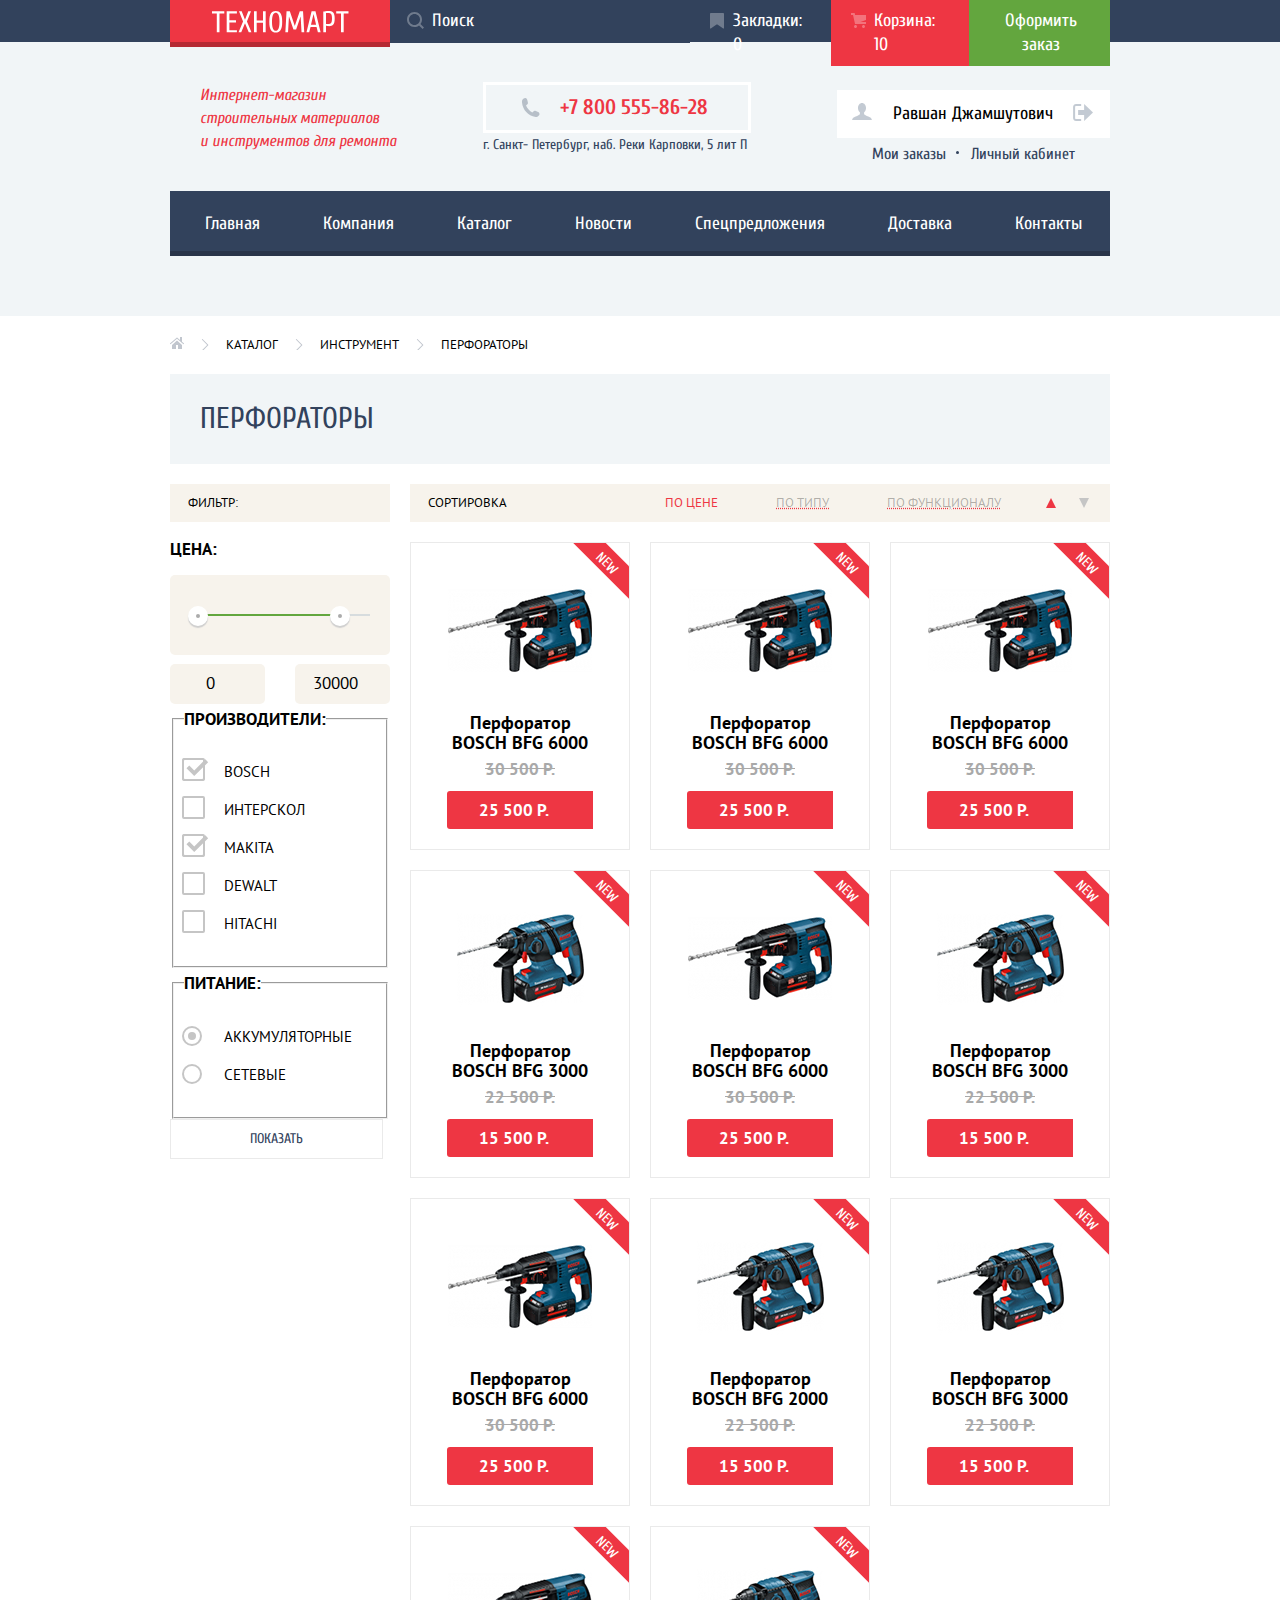
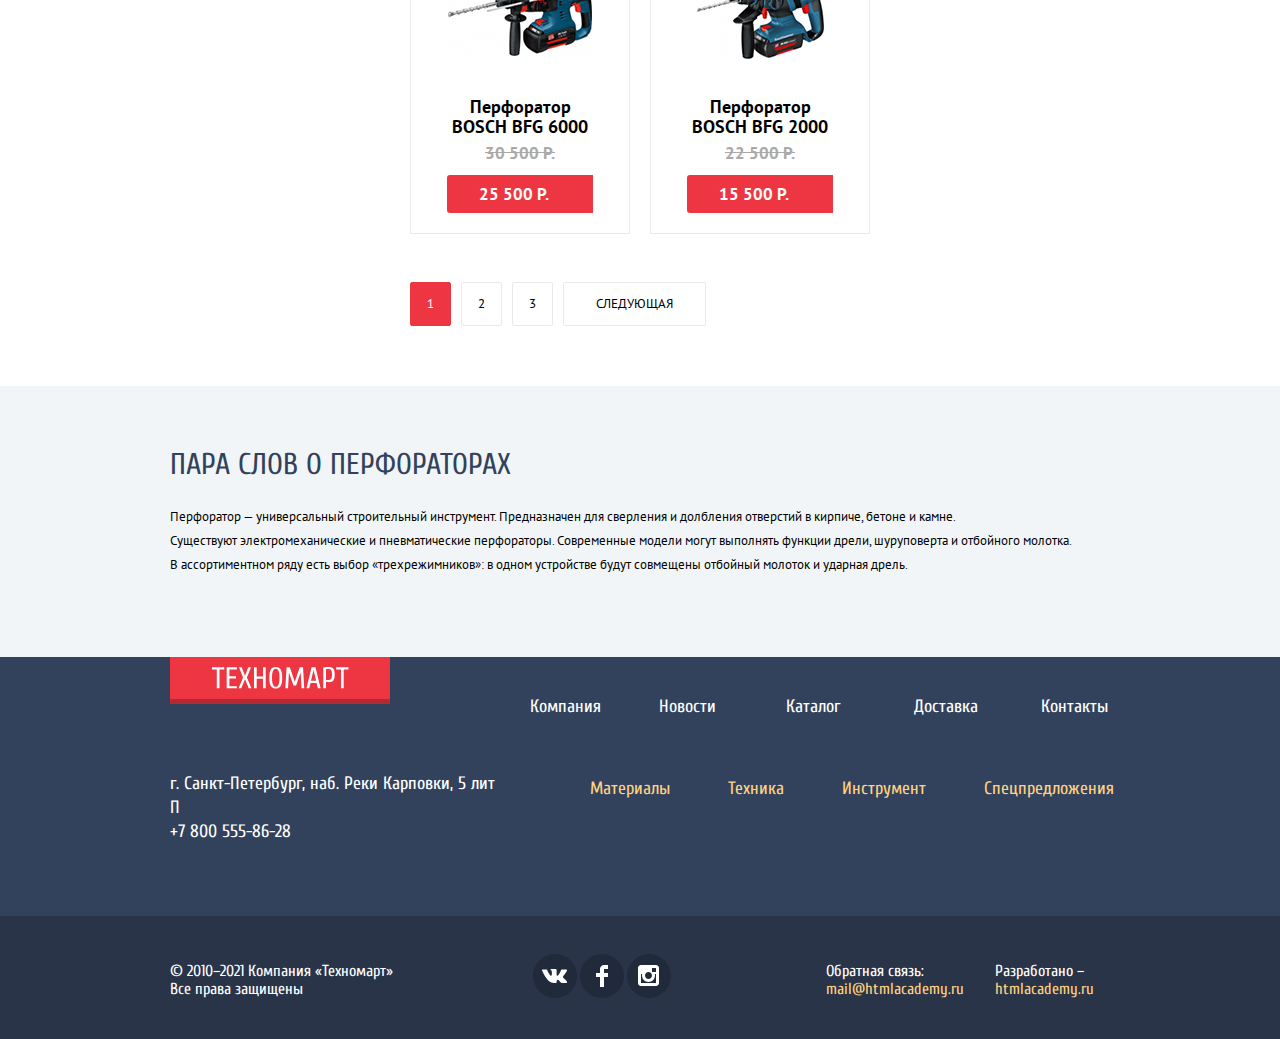
==== catalog.html @ c7dbfed8 "Стилизовал фильтр" ====
<!DOCTYPE html>
<html lang="ru">
  <head>
    <meta charset="utf-8">
    <title>Каталог - интернет-магазина Техномарт</title>
    <link rel="stylesheet" href="https://fonts.googleapis.com/css2?family=Cuprum:ital,wght@0,400;0,700;1,400&family=PT+Sans&display=swap">
    <link href="css/normalize.css" rel="stylesheet">
    <link href="css/style.css" rel="stylesheet">
    <link rel="icon" href="favicon.ico" type="image/x-icon"/>
  </head>
  <body class="page-body">
    <header class="main-header">
      <section class="bar-1level">
        <section class="header-1level">
          <a class="header-logo" href="index.html" alt="Логотип Техномарта"></a>
          <ul class="header-1level-list">
            <li class="menu-item"><input class="menu-item-search" type="text" placeholder="Поиск"></input></li>
            <li class="menu-item menu-item-bookmark"><a href="#">Закладки: 0</a></li>
            <li class="menu-item menu-item-cart menu-item-cart-counter"><a href="#">Корзина: 10</a></li>
            <li class="menu-item menu-item-order"><a href="#">Оформить заказ</a></li>
          </ul>
        </section>
      </section>
      <section class="bar-2level">
        <section class="header-2level">
          <p class="header-2level-info">Интернет-магазин строительных материалов и&nbsp;инструментов для ремонта</p>
          <div class="main-header-about">
            <a class="contacts-phone" href="tel:+78005558628">+7 800 555-86-28</a>
            <p class="contacts-phone-adress">г. Санкт- Петербург, наб. Реки Карповки, 5 лит П</p>
          </div>
          <div>
            <div class="head-username">
              <a class="menu-item main-login-username" href="#">Равшан Джамшутович</a>
              <a class="menu-item username-exit" href="#"></a>
            </div>
            <div class="menu-useroption">
              <a class="menu-item menu-item-useroption menu-item-useroption-order" href="#">Мои заказы</a>
              <a class="menu-item menu-item-useroption menu-item-useroption-privat" href="#">Личный кабинет</a>
            </div>
          </div>
        </section>
      </section>
      <section class="bar-3level">
        <nav class="site-nav">
          <ul class="site-nav-list">
            <li class="menu-item"><a href="index.html">Главная</a></li>
            <li class="menu-item"><a href="#">Компания</a></li>
            <li class="menu-item"><a href="catalog.html">Каталог</a></li>
            <li class="menu-item"><a href="#">Новости</a></li>
            <li class="menu-item"><a href="#">Спецпредложения</a></li>
            <li class="menu-item"><a href="#">Доставка</a></li>
            <li class="menu-item"><a href="#">Контакты</a></li>
          </ul>
        </nav>
      </section>
    </header>
    <main>
      <div class="breadcrumbs-container">
        <ul class="breadcrumbs">
          <li><a class="breadcrumbs-item-home" href="index.html"></a></li>
          <li><a class="breadcrumbs-item" href="catalog.html">Каталог</a></li>
          <li><a class="breadcrumbs-item" href="#">Инструмент</a></li>
          <li><a class="breadcrumbs-item">Перфораторы</a></li>
        </ul>
      </div>
      <div class="h1-catalog-container">
        <h1 class="h1-catalog">Перфораторы</h1>
      </div>
      <div class="filter-sort-container">
        <div class="filter-sort">
          <p class="title-filter">Фильтр:</p>
          <section class="sort">
            <div class="sort-wrapper">
              <p class="title-sort">Сортировка</p>
              <div class="button-sort-list">
                <a class="button-sort button-sort-current">По цене</a>
                <a class="button-sort" href="#">По типу</a>
                <a class="button-sort" href="#">По функционалу</a>
              </div>
              <div class="button-arrow-list">
                <a class="button-arrow button-arrow-active" href="#"></a>
                <a class="button-arrow button-arrow-down" href="#"></a>
              </div>
            </div>
          </section>
        </div>
      </div>
      <section class="catalog-container">
        <aside class="filter">
          <form method="get" action="https://echo.htmlacademy.ru">
            <fieldset class="filter-item">
              <legend>Цена:</legend>
              <div class="range-filter">
                <div class="range-controls">
                  <div class="scale">
                    <div class="bar"></div>
                  </div>
                  <div class="toggle toggle-min" tabindex="0"></div>
                  <div class="toggle toggle-max" tabindex="0"></div>
                </div>
                <div class="price-controls">
                  <label class="min-price">
                    <input type="number" name="min-price" value="0">
                  </label>
                  <label class="max-price">
                    <input type="number" name="max-price" value="30000">
                  </label>
                </div>
              </div>
            </fieldset>
            <fieldset>
              <legend>Производители:</legend>
              <ul>
                <li class="filter-option filter-checkbox">
                  <input class="visually-hidden filter-input-checkbox filter-input" type="checkbox" name="bosch" id="filter-bosch" checked>
                  <label for="filter-bosch">Bosch</label>
                </li>
                <li class="filter-option filter-checkbox">
                  <input class="visually-hidden filter-input-checkbox filter-input" type="checkbox" name="interscol" id="filter-interscol">
                  <label for="filter-interscol">Интерскол</label>
                </li>
                <li class="filter-option filter-checkbox">
                  <input class="visually-hidden filter-input-checkbox filter-input" type="checkbox" name="makita" id="filter-makita" checked>
                  <label for="filter-makita">Makita</label>
                </li>
                <li class="filter-option filter-checkbox">
                  <input class="visually-hidden filter-input-checkbox filter-input" type="checkbox" name="dewalt" id="filter-dewalt">
                  <label for="filter-dewalt">Dewalt</label>
                </li>
                <li class="filter-option filter-checkbox">
                  <input class="visually-hidden filter-input-checkbox filter-input" type="checkbox" name="hitachi" id="filter-hitachi">
                  <label for="filter-hitachi">Hitachi</label>
                </li>
              </ul>
            </fieldset>
            <fieldset>
              <legend>Питание:</legend>
              <ul>
                <li class="filter-option filter-radio">
                  <input class="visually-hidden filter-input-radio filter-input" type="radio" name="product-group" value="recharge" id="filter-recharge" checked>
                  <label for="filter-recharge">Аккумуляторные</label>
                </li>
                <li class="filter-option filter-radio">
                  <input class="visually-hidden filter-input-radio filter-input" type="radio" name="product-group" value="mains" id="filter-mains">
                  <label for="filter-mains">Сетевые</label>
                </li>
              </ul>
            </fieldset>
            <button class="button button-filter" type="submit">Показать</button>
          </form>
        </aside>
        <section class="catalog">
            <div class="catalog-grid">
              <article class="catalog-item">
                <div class="badge badge-catalog">New</div>
                  <div class="catalog-buttons-wrapper">
                  <div class="catalog-buttons-hover">
                    <a class="catalog-button catalog-button-buy" href="#">Купить</a>
                    <a class="catalog-button catalog-button-favorite" href="#">В закладки</a>
                  </div>
                </div>
                <div class="catalog-picture">
                  <img src="img/bfg6000.jpg" alt="Перфоратор с средним сверлом">
                </div>
                <div class="catalog-content">
                  <a class="catalog-item-title" href="#">Перфоратор BOSCH BFG 6000</a>
                  <del>30 500 Р.</del>
                  <p>25 500 Р.</p>
                </div>
              </article>
              <article class="catalog-item">
                <div class="badge badge-catalog">New</div>
                <div class="catalog-buttons-wrapper">
                  <div class="catalog-buttons-hover">
                    <a class="catalog-button catalog-button-buy" href="#">Купить</a>
                    <a class="catalog-button catalog-button-favorite" href="#">В закладки</a>
                  </div>
                </div>
                <div class="catalog-picture">
                  <img src="img/bfg6000.jpg" alt="Перфоратор с средним сверлом">
                </div>
                <div class="catalog-content">
                  <a class="catalog-item-title" href="#">Перфоратор BOSCH BFG 6000</a>
                  <del>30 500 Р.</del>
                  <p>25 500 Р.</p>
                </div>
              </article>
              <article class="catalog-item">
                <div class="badge badge-catalog">New</div>
                <div class="catalog-buttons-wrapper">
                  <div class="catalog-buttons-hover">
                    <a class="catalog-button catalog-button-buy" href="#">Купить</a>
                    <a class="catalog-button catalog-button-favorite" href="#">В закладки</a>
                  </div>
                </div>
                <div class="catalog-picture">
                  <img src="img/bfg6000.jpg" alt="Перфоратор с средним сверлом">
                </div>
                <div class="catalog-content">
                  <a class="catalog-item-title" href="#">Перфоратор BOSCH BFG 6000</a>
                  <del>30 500 Р.</del>
                  <p>25 500 Р.</p>
                </div>
              </article>
              <article class="catalog-item">
                <div class="badge badge-catalog">New</div>
                <div class="catalog-buttons-wrapper">
                  <div class="catalog-buttons-hover">
                    <a class="catalog-button catalog-button-buy" href="#">Купить</a>
                    <a class="catalog-button catalog-button-favorite" href="#">В закладки</a>
                  </div>
                </div>
                <div class="catalog-picture">
                  <img src="img/bfg3000.jpg" alt="Перфоратор с коротким сверлом">
                </div>
                <div class="catalog-content">
                  <a class="catalog-item-title" href="#">Перфоратор BOSCH BFG 3000</a>
                  <del>22 500 Р.</del>
                  <p>15 500 Р.</p>
                </div>
              </article>
              <article class="catalog-item">
                <div class="badge badge-catalog">New</div>
                <div class="catalog-buttons-wrapper">
                  <div class="catalog-buttons-hover">
                    <a class="catalog-button catalog-button-buy" href="#">Купить</a>
                    <a class="catalog-button catalog-button-favorite" href="#">В закладки</a>
                  </div>
                </div>
                <div class="catalog-picture">
                  <img src="img/bfg6000.jpg" alt="Перфоратор с средним сверлом">
                </div>
                <div class="catalog-content">
                  <a class="catalog-item-title" href="#">Перфоратор BOSCH BFG 6000</a>
                  <del>30 500 Р.</del>
                  <p>25 500 Р.</p>
                </div>
              </article>
              <article class="catalog-item">
                <div class="badge badge-catalog">New</div>
                <div class="catalog-buttons-wrapper">
                  <div class="catalog-buttons-hover">
                    <a class="catalog-button catalog-button-buy" href="#">Купить</a>
                    <a class="catalog-button catalog-button-favorite" href="#">В закладки</a>
                  </div>
                </div>
                <div class="catalog-picture">
                  <img src="img/bfg3000.jpg" alt="Перфоратор с коротким сверлом">
                </div>
                <div class="catalog-content">
                  <a class="catalog-item-title" href="#">Перфоратор BOSCH BFG 3000</a>
                  <del>22 500 Р.</del>
                  <p>15 500 Р.</p>
                </div>
              </article>
              <article class="catalog-item">
                <div class="badge badge-catalog">New</div>
                <div class="catalog-buttons-wrapper">
                  <div class="catalog-buttons-hover">
                    <a class="catalog-button catalog-button-buy" href="#">Купить</a>
                    <a class="catalog-button catalog-button-favorite" href="#">В закладки</a>
                  </div>
                </div>
                <div class="catalog-picture">
                  <img src="img/bfg6000.jpg" alt="Перфоратор с средним сверлом">
                </div>
                <div class="catalog-content">
                  <a class="catalog-item-title" href="#">Перфоратор BOSCH BFG 6000</a>
                  <del>30 500 Р.</del>
                  <p>25 500 Р.</p>
                </div>
              </article>
              <article class="catalog-item">
                <div class="badge badge-catalog">New</div>
                <div class="catalog-buttons-wrapper">
                  <div class="catalog-buttons-hover">
                    <a class="catalog-button catalog-button-buy" href="#">Купить</a>
                    <a class="catalog-button catalog-button-favorite" href="#">В закладки</a>
                  </div>
                </div>
                <div class="catalog-picture">
                  <img src="img/bfg2000.jpg" alt="Перфоратор с средним сверлом">
                </div>
                <div class="catalog-content">
                  <a class="catalog-item-title" href="#">Перфоратор BOSCH BFG 2000</a>
                  <del>22 500 Р.</del>
                  <p>15 500 Р.</p>
                </div>
              </article>
              <article class="catalog-item">
                <div class="badge badge-catalog">New</div>
                <div class="catalog-buttons-wrapper">
                  <div class="catalog-buttons-hover">
                    <a class="catalog-button catalog-button-buy" href="#">Купить</a>
                    <a class="catalog-button catalog-button-favorite" href="#">В закладки</a>
                  </div>
                </div>
                <div class="catalog-picture">
                  <img src="img/bfg3000.jpg" alt="Перфоратор с коротким сверлом">
                </div>
                <div class="catalog-content">
                  <a class="catalog-item-title" href="#">Перфоратор BOSCH BFG 3000</a>
                  <del>22 500 Р.</del>
                  <p>15 500 Р.</p>
                </div>
              </article>
              <article class="catalog-item">
                <div class="badge badge-catalog">New</div>
                <div class="catalog-buttons-wrapper">
                  <div class="catalog-buttons-hover">
                    <a class="catalog-button catalog-button-buy" href="#">Купить</a>
                    <a class="catalog-button catalog-button-favorite" href="#">В закладки</a>
                  </div>
                </div>
                <div class="catalog-picture">
                  <img src="img/bfg6000.jpg" alt="Перфоратор с средним сверлом">
                </div>
                <div class="catalog-content">
                  <a class="catalog-item-title" href="#">Перфоратор BOSCH BFG 6000</a>
                  <del>30 500 Р.</del>
                  <p>25 500 Р.</p>
                </div>
              </article>
              <article class="catalog-item">
                <div class="badge badge-catalog">New</div>
                <div class="catalog-buttons-wrapper">
                  <div class="catalog-buttons-hover">
                    <a class="catalog-button catalog-button-buy" href="#">Купить</a>
                    <a class="catalog-button catalog-button-favorite" href="#">В закладки</a>
                  </div>
                </div>
                <div class="catalog-picture">
                  <img src="img/bfg2000.jpg" alt="Перфоратор с средним сверлом">
                </div>
                <div class="catalog-content">
                  <a class="catalog-item-title" href="#">Перфоратор BOSCH BFG 2000</a>
                  <del>22 500 Р.</del>
                  <p>15 500 Р.</p>
                </div>
              </article>
          </div>
        </section>
        <div class="pagination-wrapper">
          <div class="pagination-list">
            <a href="#" class="pagination-item pagination-item-current">1</a>
            <a href="#" class="pagination-item">2</a>
            <a href="#" class="pagination-item">3</a>
            <a href="#" class="pagination-item pagination-item-next">Следующая</a>
          </ul>
      </div>
    </section>
    <section class="catalog-info-wrapper">
      <div class="catalog-info">
        <h2>Пара слов о перфораторах</h2>
        <p>Перфоратор — универсальный строительный инструмент. Предназначен для сверления и долбления отверстий в кирпиче, бетоне и камне.<br>
                Существуют электромеханические и пневматические перфораторы. Современные модели могут выполнять функции дрели, шуруповерта и отбойного молотка.<br>
                В ассортиментном ряду есть выбор «трехрежимников»: в одном устройстве будут совмещены отбойный молоток и ударная дрель.
        </p>
      </div>
    </section>
    </main>
    <footer class="footer">
      <div class="footer-wrapper1">
        <div class="footer-1level">
          <a class="header-logo" href="index.html" alt="Логотип Техномарта"></a>
          <ul class="footer-nav-1level">
            <li class="menu-item"><a href="#">Компания</a></li>
            <li class="menu-item"><a href="#">Новости</a></li>
            <li class="menu-item"><a>Каталог</a></li>
            <li class="menu-item"><a href="#">Доставка</a></li>
            <li class="menu-item"><a href="#">Контакты</a></li>
          </ul>
        </div>
        <div class="footer-2level">
          <p class="menu-item">г. Санкт-Петербург, наб. Реки Карповки, 5 лит П<br><a href="tel:+78005558628">+7 800 555-86-28</a></p>
          <ul class="footer-nav-2level">
            <li class="menu-item"><a href="#">Материалы</a></li>
            <li class="menu-item"><a href="#">Техника</a></li>
            <li class="menu-item"><a href="#">Инструмент</a></li>
            <li class="menu-item"><a href="#">Спецпредложения</a></li>
          </ul>
        </div>
      </div>
      <div class="footer-wrapper2">
        <div class="footer-3level">
          <p class="menu-item menu-item-copyright">© 2010–2021 Компания «Техномарт» <br>Все права защищены</p>
          <div class="social-list">
            <a class="social-button social-button-vk" href="#"></a>
            <a class="social-button social-button-fb" href="#"></a>
            <a class="social-button social-button-insta" href="#"></a>
          </div>
          <div class="footer-feedback">
            <p>Обратная связь:<br><a href="mailto:mail@htmlacademy.ru">mail@htmlacademy.ru</a></p>
            <p>Разработано –<br><a href="https://htmlacademy.ru/intensive/htmlcss">htmlacademy.ru</a></p>
          </div>
        </div>
      </div>
    </footer>
    <!-- Попап успешное добавление в корзину -->
    <section class="modal modal-success">
      <p>Товар добавлен в корзину</p>
      <button class="button primary-button" type="submit">Оформить заказ</button>
      <button class="button secondary-button" type="submit">Продолжить покупки</button>
      <button class="modal-close" type="button">Закрыть</button>
    </section>
  </body>
</html>
---- css/style.css ----
:root {
  --basic-black: #000000;
  --basic-extra-dark: #293449;
  --basic-dark: #32425c;
  --basic-navfocus-dark: #1D2739;
  --social-button: #212A3A;
  --menuitem-focus-dark: #161D29;
  --basic-red: #EE3643;
  --basic-darkred: #8A1F27;
  --basic-logoborder-red: #B52933;
  --basic-logofocus-red: #BA2732;
  --basic-logoborderfocus-red: #8D1E26;
  --button-focus-red: #CA2C37;
  --button-sort: rgba(0, 0, 0, 0.3);
  --basic-green: #63A63E;
  --basic-green-success: #5FBB2D;
  --basic-green-focus: #518534;
  --basic-darkgreen: #367315;
  --basic-grey: #A9A9A9;
  --basic-greylight: #C5C5C5;
  --basic-yellow: #FFD180;
  --basic-ochre: #F9F5F0;
  --basic-darkochre: #F7F3EC;
  --basic-background: #F1F5F7;
  --basic-extralight: #EAEAEA;
  --basic-white: #ffffff;
  --categories-yellow: #FFBF47;
  --categories-blue: #3BBCE3;
  --categories-pink: #DC91D8;
  --categories-green: #8ED78F;
  --category-button-white: rgba(255, 255, 255, 0.3);
  --category-border-white: #405069;
  --category-button-grey: rgba(197, 197, 197, 0.3);
  --category-button-dark-grey: rgba(169, 169, 169, 0.3);
  --catalog-border-white: #EAEAEA;
  --pagination-item: #C5C5C5;
  --basic-box-shadow: 0 0 10px rgba(0, 0, 0, 0.1);
}

/* Global */

.page-body {
  min-width: 960px;
  margin: 0;
  padding: 0;
  font-family: "PT Sans", Arial, sans-serif;
  font-size: 13px;
  line-height: 1.84em;
  font-weight: 400;
  color: var(--basic-black);
  background-color: var(--basic-white);

  min-height: 100%;
  display: grid;
  grid-template-rows: min-content 1fr min-content;
  align-content: start;
}

h1, h2, h3 {
  font-family: "cuprum", Arial, sans-serif;
}

h1 {
  font-size: 36px;
  line-height: 36px;
  color: var(--basic-white);
}

.h1-catalog {
  color: var(--basic-dark);
  font-size: 30px;
  line-height: 30px;
  text-transform: uppercase;
  font-weight: 400;
  background-color: var(--basic-background);
  display: inline-block;
  margin: 30px;

}

.h1-catalog-container {
  width: 940px;
  background-color: var(--basic-background);
  margin: 0 auto;
  padding: 0;
}

h2 {
  font-size: 30px;
  line-height: 30px;
  color: var(--basic-dark);
  text-transform: uppercase;
  font-weight: 400;
}

h3 {
  font-size: 24px;
  line-height: 30px;
  color: var(--basic-white);
}

img {
  max-width: 100%;
  height: auto;
}

.visually-hidden {
  position: absolute;
  width: 1px;
  height: 1px;
  margin: -1px;
  border: 0;
  padding: 0;
  white-space: nowrap;
  clip-path: inset(100%);
  clip: rect(0 0 0 0);
  overflow: hidden;
}

/* Grid */

.page {
  height: 100%;
}


/* Header*/

.site-nav-list,
.header-1level-list,
.header-2level-list,
.main-login,
.main-categories-list,
.main-brands-list,
.footer-nav-1level,
.footer-nav-2level,
.social-list,
.breadcrumbs,
.main-services-list,
.pagination-list {
  list-style: none;
}

.main-header,
.catalog-header,
.services-wrapper {
  background-color: var(--basic-background);
}

.catalog-header,
.breadcrumbs-container,
.h1-catalog-container,
.filter-sort {
  margin-bottom: 20px;
}

.main-login {
  margin-top: 0;
  display: flex;
  column-gap: 10px;
}

.menu-item {
  font-family: "cuprum", Arial, sans-serif;
  font-size: 18px;
  line-height: 24px;
  color: var(--basic-white);
  background-repeat: no-repeat;
  padding: 0;
}

.menu-item a {
  text-decoration: none;
  color: var(--basic-white);
}

.main-login-signin,
.main-login-signup,
.menu-item-username {
  font-family: "cuprum", Arial, sans-serif;
  font-size: 21px;
  line-height: 21px;
  background-repeat: no-repeat;
}

.main-login-signin::before {
  background-image: url("../img/icon-login.svg");
  background-position: 0 0;
  content: "";
  position: absolute;
  top: 14px;
  left: 19px;
  width: 20px;
  height: 17px;
  opacity: 0.3;
}

.main-login-signin {
  padding: 12px 27px 12px 45px;
  position: relative;
  display: block;
}

.main-login-signin:hover {
  color: var(--basic-red);
}

.main-login-signin:focus {
  color: var(--basic-greylight);
}

.main-login-signin:hover::before {
  opacity: 1;
}

.main-login-signin:focus::before {
  opacity: 0.3;
}

.main-login-username {
  position: relative;
  padding: 12px 20px 12px 56px;
  display: block;
  color: var(--basic-black);
  text-decoration: none;
}

.main-login-username::before {
  background-image: url("../img/icon-user.svg");
  background-repeat: no-repeat;
  background-position: 0 0;
  content: "";
  position: absolute;
  top: 13px;
  left: 15px;
  width: 20px;
  height: 17px;
  opacity: 0.3;
}

.main-login-username:hover::before {
  opacity: 1;
}

.main-login-username:focus::before {
  background-color: var(--basic-white);
  opacity: 0.3;
}

.main-login-username:focus {
  opacity: 0.3;
}

.head-username {
  display: flex;
  background-color: var(--basic-white);
  margin-bottom: 7px;
}

.menu-item-signin:hover {
  color: var(--basic-red);
  background-image: url("../img/icon-login.svg");
}

.main-login-signup {
  padding: 12px 24px 12px;
  display: block;
}

.main-login-signup:hover {
  color: var(--basic-red)
}

.main-login-signup:focus {
  color: var(--basic-greylight)
}

.menu-item-username {
  color: var(--basic-black);
  background-color: var(--basic-white);
}

.username-exit {
  position: relative;
  background-color: var(--basic-white);
  width: 37px;
  padding-right: 0
}

.username-exit::before {
  background-image: url("../img/icon-logout.svg");
  background-repeat: no-repeat;
  background-position: 0 0;
  content: "";
  position: absolute;
  top: 14px;
  left: 0;
  width: 20px;
  height: 17px;
  opacity: 0.3;
}

.username-exit:hover::before {
  opacity: 1;
}

.username-exit:focus::before {
  opacity: 0.3;
}

.header-logo {
  background-image: url("../img/logo-technomart.svg");
  background-repeat: no-repeat;
  background-position: center;
  border-bottom: 5px solid var(--basic-logoborder-red);
  background-color: var(--basic-red);
  max-width: 220px;
  display: inline-block;
  margin: 0;
  padding: 0;
  margin-bottom: -5px;
  height: 42px;
}

.footer-logo {
  padding-top: 8px;
  padding-bottom: 13px;
}

.header-logo:focus {
  background-color: var(--basic-logofocus-red);
  border-bottom: 5px solid var(--basic-logoborderfocus-red);
}

.header-1level,
.site-nav  {
  background-color: var(--basic-dark);
  height: 42px;
}
.header-1level-list {
  display: flex;
  justify-content: flex-start;
  height: 42px;
  margin-top: 0;
  padding: 0;
}

.header-1level-list a:focus {
  opacity: 0.5;
}

.menu-item-search {
  background-color: var(--basic-dark);
  background-image: url("../img/icon-search.svg");
  background-position-y: 12px;
  background-position-x: 17px;
  background-repeat: no-repeat;
  padding: 11px 84px 11px 42px;
  border: 0;
}

.menu-item-search:hover {
  background-image: url("../img/icon-search-white.svg");
}

.menu-item-search:focus {
  background-image: url("../img/icon-search-red.svg");
  background-color: var(--basic-white);
  color: var(--basic-dark);
}

.menu-item-search::placeholder {
  color:var(--basic-white);
}

.menu-item-bookmark a::before {
  background-image: url("../img/icon-bookmark.svg");
  background-repeat: no-repeat;
  content: "";
  position: absolute;
  width: 14px;
  height: 16px;
  top: 13px;
  left: 20px;
  background-position: 0 0;
  opacity: 0.3;
}

.menu-item-bookmark a {
  position: relative;
  padding: 9px 24px 9px 43px;
  display: block;
}

.menu-item-bookmark a:hover::before {
  opacity: 1;
}

.menu-item-bookmark a:focus {
  background-color: var(--menuitem-focus-dark);
  opacity: 0.3;
}

.menu-item-cart a::before {
  background-image: url("../img/icon-cart.svg");
  background-repeat: no-repeat;
  content: "";
  position: absolute;
  width: 15px;
  height: 15px;
  top: 13px;
  left: 20px;
  background-position: 0 0;
  opacity: 0.3;
}

.menu-item-cart a {
  position: relative;
  padding: 9px 24px 9px 43px;
  display: block;
}

.menu-item-cart a:hover::before {
  opacity: 1;
}

.menu-item-cart a:focus {
  background-color: var(--menuitem-focus-dark);
  opacity: 0.3;
}

.menu-item-cart:focus {
  background-color: var(--menuitem-focus-dark);
  opacity: 1;
}

.menu-item-cart-counter a {
  background-color: var(--basic-red);
}

.menu-item-cart-counter {
  background-color: var(--basic-red);
}

.menu-item-order a {
  background-color: var(--basic-green);
  display: block;
  text-align: center;
  padding: 9px 16px 9px 19px;
}

.menu-item-order a:focus {
  opacity: 0.5;
}

.site-nav {
  width: 940px;
  border-bottom: 5px solid var(--basic-extra-dark);
  height: 60px;
  margin: 0 auto;
  padding: 0;
}

.site-nav-list {
  display: flex;
  flex-wrap: wrap;
  justify-content: space-around;
  align-items: center;
  margin-bottom: 0;
  padding-left: 0;
  padding-top: 9px;
}

.site-nav a {
  color: var(--basic-white);
  text-decoration: none;
  display: inline-block;
  padding: 20px 28px 15px 34px;
  margin-top: -8px;
}

.site-nav a:hover {
  background-color: var(--basic-extra-dark);
}

.site-nav a:focus {
  background-color: var(--basic-navfocus-dark);
  opacity: 0.3;
}

.main-header-about {
  text-align: left;
}

.main-header-about a {
  border: 3px solid var(--basic-white);
}

.bar-1level {
  background-color: var(--basic-dark);
  margin-bottom: 40px;
}

.bar-2level {
  background-color: var(--basic-background);
  margin-bottom: 20px;
}

.bar-3level {
  margin-bottom: 60px;
}

.header-1level {
  display: grid;
  grid-template-columns: 220px auto;
  width: 940px;
  margin: 0 auto;
  padding: 0;
}

.header-2level {
  display: flex;
  justify-content: space-between;
  align-items: center;
  width: 940px;
  margin: 0 auto;
  padding: 0 10px;
}

.header-3level {
  width: 940px;
  margin: 0 auto;
  padding: 0 10px;
}

.header-2level-info {
  font-family: "cuprum", Arial, sans-serif;
  font-size: 16px;
  line-height: 23px;
  font-style: italic;
  color: var(--basic-red);
  width: 197px;
  margin-top: 0;
  padding-left: 30px;
}

.main-login a {
  text-decoration: none;
  color: var(--basic-black);
  background-color: var(--basic-white);
}

.menu-useroption {
  display: flex;
  justify-content: center;
  align-items: center;
}


.menu-item-useroption {
  color: var(--basic-dark);
  text-decoration: none;
  font-size: 16px;
  line-height: 18px;
  text-align: center;
  margin-top: 0;
}

.menu-item-useroption {
  display: flex;
}

.menu-item-useroption-order {
  text-align: right;
  padding-right: 25px;
}

.menu-item-useroption-privat {
  text-align: left;
  position: relative;
}

.menu-item-useroption-privat::before {
  position: absolute;
  content: "";
  width: 3px;
  height: 3px;
  top: 6px;
  background-color: var(--basic-dark);
  margin-left: -15px;
  border-radius: 50px;
}

.menu-item-useroption:hover {
  color: var(--basic-red);
}

.menu-item-useroption:focus {
  color: var(--basic-greylight);
}

/* container */

.container {
  width: 940px;
  margin: 0 auto;
  padding: 0 10px;
}

/* Categories */

.main-categories {
  margin-top: 59px;
}

.main-categories-list {
  display: grid;
  grid-template-columns: 300px 300px 300px;
  gap: 20px;
  margin: 0;
  padding: 0;
  margin-bottom: 60px;
}

.main-categories h2 {
  font-size: 24px;
  line-height: 30px;
  color: var(--basic-white);
  padding-left: 23px;
  text-transform: none;
}

.main-categories-item {
  width: 300px;
  height: 123px;
  background-repeat: no-repeat;
  position: relative;
  overflow: hidden;
}

.badge {
  background-color: var(--basic-red);
  color: var(--basic-white);
  width: 100px;
  text-align: center;
  font-family: "cuprum", Arial, sans-serif;
  font-size: 14px;
  line-height: 18px;
  text-transform: uppercase;
  padding-top: 5px;
  transform: rotate(45deg);
  position: absolute;
  overflow: hidden;
}

.badge-category {
  top: 7px;
  right: -29px;
}

.badge-catalog {
  top: 7px;
  right: -29px;
}

.main-categories-item-materials {
  background-color: var(--categories-yellow);
  background-image: url("../img/icon-materials.svg");
  background-position: 213px 30px;
  grid-column-start: 1;
  grid-row-start: 1;

}

.main-categories-item-tools {
  background-color: var(--categories-blue);
  background-image: url("../img/icon-tools.svg");
  background-position: 194px 34px;
  grid-column-start: 2;
  grid-row-start: 1;
}

.main-categories-item-technics {
  background-color: var(--categories-pink);
  background-image: url("../img/icon-technics.svg");
  background-position: 191px 31px;
  grid-column-start: 3;
  grid-row-start: 1;

}

.main-categories-item-discount {
  background-color: var(--categories-green);
  background-image: url("../img/icon-discount.svg");
  background-position: 196px 26px;
  grid-column-start: 3;
  grid-row-start: 2;
}

.main-categories-item-delivery {
  background-color: var(--categories-yellow);
  background-image: url("../img/icon-delivery.svg");
  background-position: 191px 32px;
  grid-column: 3/4;
  grid-row: 3/4;
}
.main-slider {
  grid-column: 1/3;
  grid-row: 2/4;
  position: relative;
}

.main-slider h1 {
  font-size: 36px;
  line-height: 36px;
  color: var(--basic-white);
  font-family: "cuprum", Arial, sans-serif;
  margin-top: 0;
}

.main-slider p {
  font-size: 18px;
  line-height: 24px;
  color: var(--basic-white);
  font-family: "cuprum", Arial, sans-serif;
}

.slide1 {
  background-image: url("../img/slider-drely.jpg");
  min-height: 100%;
}

.slide1 h1 {
  padding: 24px 24px 5px 24px;
  text-transform: uppercase;
  margin: 0;
}

.slide1 p {
  padding-left: 24px;
  margin-top: 0;
}

.slide2 {
  background-image: url("../img/slider-perforatory.jpg");
  display: none;
  min-height: 100%;
  }

.slider-button {
  position: absolute;
  bottom: 27px;
  left: 24px;
  padding-left: 46px;
  padding-right: 46px;

}

.slider-arrow-back {
  background-image: url("../img/icon-left.svg");
  background-repeat: no-repeat;
  position: absolute;
  top: 115px;
  left: 24px;
  width: 22px;
  height: 40px;
}

.slider-arrow-next {
  background-image: url("../img/icon-left.svg");
  transform: rotate(180deg);
  background-repeat: no-repeat;
  position: absolute;
  top: 115px;
  right: 20px;
  width: 22px;
  height: 40px;
}

.main-slider-pag {
  display: flex;
  justify-content: center;
}

.slider-items-list {
  display: flex;
  position: absolute;
  bottom: 36px;
  left: center;
  column-gap: 10px;
}

.slider-item {
  background-color: var(--basic-white);
  border-radius: 50%;
  width: 10px;
  height: 10px;
}

.slider-item-current {
  background-color: var(--basic-red);
  border: 2px solid var(--basic-white);
  width: 6px;
  height: 6px;
}

  /* Catalog */

.main-catalog-popular,
.main-brands {
  margin-bottom: 70px;
}

.catalog {
  grid-column: 2/3;
  grid-row: 1/2;
  margin-bottom: 28px;
}

.catalog-wrapper {
  display: grid;
  grid-template-columns: repeat(4, 1fr);
  column-gap: 20px;
}

.h2-header {
  display: flex;
  justify-content: space-between;
  align-items: center;
  grid-template-columns: 1fr 1fr;
  background-color: var(--basic-ochre);
  margin-bottom: 20px;
  padding-left: 28px;
  padding-right: 14px;
}

.catalog-item {
  position: relative;
  overflow: hidden;
}

.catalog-item,
.catalog-item-hover {
  background-color: var(--basic-extra-light);
  border: 1px solid var(--catalog-border-white);
  display: flex;
  flex-direction: column;
  justify-content: center;
  text-align: center;
}

.catalog-item a,
.catalog-item-hover a {
  text-decoration: none;
}

.catalog-item-title {
  color: var(--basic-black);
  font-size: 18px;
  line-height: 20px;
  font-weight: 700;
  margin-bottom: 7px;
  padding-left: 30px;
  padding-right: 30px;
}

.catalog-content {
  display: flex;
  justify-content: center;
  flex-direction: column;
  margin-bottom: 20px;
}

.catalog-content del {
  color: var(--basic-grey);
  font-size: 17px;
  line-height: 18px;
  font-weight: bold;
  margin-bottom: 13px;
}

.catalog-content p {
  color: var(--basic-white);
  background-color: var(--basic-red);
  margin: 0 auto;
  padding: 10px 44px 10px 32px;
  font-size: 17px;
  line-height: 18px;
  font-weight: bold;
  display: inline-block;
  border-radius: 3px 0 0 3px;
}

.catalog-picture {
  display: flex;
  justify-content: center;
  align-items: center;
  width: 184px;
  height: 164px;
  margin: 0 auto;
  margin-top: 6px;
}

.catalog-button {
  font-family: "cuprum", Arial, sans-serif;
  margin: 0 auto;
  border-radius: 2px;
  font-size: 14px;
  line-height: 18px;
  text-transform: uppercase;
}

.catalog-button-buy {
  color: var(--basic-white);
  background-color: var(--basic-green);
  background-image: url("../img/icon-cart.svg");
  background-position: 30px center;
  background-repeat: no-repeat;
  padding: 10px 40px 10px 53px;
  border-bottom: 3px solid var(--basic-darkgreen);
  margin-bottom: 10px;
  margin-top: 40px;
}

.catalog-button-buy:hover {
  background-color: var(--basic-green-success);
}

.catalog-button-buy:focus {
  background-color: var(--basic-green-focus);
}

.catalog-button-favorite {
  border: 3px solid var(--basic-green);
  padding: 11px 30px 9px 30px;
  color: var(--basic-dark);
  margin-bottom: 35px;
}

.catalog-button-favorite:hover {
  border: 3px solid var(--basic-dark);
}

.catalog-button-favorite:focus {
  border: 3px solid var(--basic-grey);
  color: var(--basic-grey);
}

.catalog-list {
  list-style: none;
}

.catalog-item-hover p {
  margin-bottom: 20px;
}

.catalog-buttons-hover {
  display: flex;
  justify-content: center;
  align-items: center;
  flex-direction: column;
  background-color: var(--basic-white);
}
.catalog-buttons-wrapper {
  display: none;
}

.catalog-item:hover {
  box-shadow: var(--basic-box-shadow);
}

.catalog-item:hover .catalog-buttons-wrapper{
  display: block;
}

.catalog-item:hover .catalog-picture{
  display: none;
}

.catalog-price {
  font-size: 17px;
  line-height: 18px;
  text-align: center;
  color: var(--basic-white);
  background-color: var(--basic-red);
  padding: 10px 44px 10px 32px;
}

.catalog-container {
  width: 940px;
  margin: 0 auto;
  padding: 0 10px;
  display: grid;
  grid-template-columns: 220px auto;
  grid-template-rows: 1fr;
  gap: 20px;
  margin-bottom: 60px;
}

.catalog-grid {
  display: grid;
  grid-template-columns: 1fr 1fr 1fr;
  grid-template-rows: 1fr 1fr 1fr;
  gap: 20px;
}

/* Pagination */

.pagination-wrapper {
  grid-column: 2/3;
  grid-row: 2/3;
}

.pagination-item {
  color: var(--basic-black);
  border: 1px solid var(--catalog-border-white);
  margin-right: 10px;
  padding: 9px 16px 9px 16px;
  border-radius: 2px;
}

.pagination-item a {
  color: var(--basic-black);
  background-color: var(--basic-white);

}

.pagination-list{
  display: flex;
  width: 284px;
  text-align: center;
  padding-left: 0;
  text-transform: uppercase;
}

.pagination-list a {
  text-decoration: none;
}

.pagination-list a:hover {
  border: 1px solid var(--basic-greylight);
}

.pagination-list a:focus {
  border: 1px solid var(--basic-red);
}

.pagination-item-text {
  width: auto;
}

.pagination-item-current {
  background-color: var(--basic-red);
  color: var(--basic-white);
  border: 1px solid var(--basic-red);
}

.pagination-item-current a,
.pagination-item-current a:hover,
.pagination-item-current a:focus,
.pagination-item-current a:active {
  color: var(--basic-white);
  background-color: var(--basic-red);
}

.pagination-item-next {
  padding-left: 32px;
  padding-right: 32px;
}

/* Brands */

.main-brands-list {
  display: grid;
  grid-template-columns: 220px 220px 220px 220px;
  grid-template-rows: 145px 145px;
  gap: 20px;
  margin: 0;
  padding: 0;
}

.main-brands-item a {
  border: 1px solid var(--catalog-border-white);
  width:220px;
  height: 145px;
  justify-content: center;
  align-items: center;
  display: flex;
}

.main-brands-item:hover {
  box-shadow: var(--basic-box-shadow);
}

.main-brands-item:focus {
  opacity: 0.5;
}

  /* Services on main */

.main-services-flex {
  display: flex;
  margin: 0 auto;
  padding: 0;
  width: 940px;
  margin-bottom: 80px;
}

.main-services {
  background-color: var(--basic-background);
  display: flex;
  width: 940px;
  margin: 0 auto;
  padding: 0 10px;
  flex-direction: column;
}

.main-services-info {
  margin-top: 65px;
  margin-bottom: 10px;
}

.main-servives-shadow {
  border: 1px solid red;
  width: 240px;
  height: 279px;
  display: flex;
}

.main-services-list {
  margin-bottom: 55px;
  display: flex;
  flex-direction: column;
  margin: 0 auto;
  padding: 0;

}

.main-services-list-wrapper {
  display: flex;
  align-items: center;
}

.main-services-shadow {
  background-image: url("../img/main-services-shadow.png");
  background-repeat: no-repeat;
  width: 10px;
  height: 279px;
  margin-left: -10px;
}

.services-wrapper {
  margin-bottom: 70px;
}

.main-services-image {
  background-image: url("../img/service-delivery.png");
  background-repeat: no-repeat;
  width: 468px;
  height: 261px;
  position: absolute;
  top: 65px;
  left: 206px;
  z-index: 1;
}

.main-services-item {
  border-bottom: 1px solid var(--basic-extra-dark);
  border-top: 1px solid var(--category-border-white);
  min-width: 240px;
}

.main-services-item a {
  color: var(--basic-white);
  font-size: 21px;
  line-height: 30px;
  font-family: "cuprum", Arial, sans-serif;
  text-decoration: none;
  background-color: var(--basic-dark);
  padding: 13px;
  display: inline-block;
  text-decoration: none;
  min-width: 240px;
}

.main-services-item a:hover {
  background-color: var(--basic-extra-dark);
}

.main-services-item-current a {
  padding: 13px;
  display: inline-block;
  text-decoration: none;
  min-width: 240px;
}

.main-services-item-current a,
.main-services-item-current a:hover {
  color: var(--basic-dark);
  background-color: var(--basic-white);
  font-size: 21px;
  line-height: 30px;
  font-family: "cuprum", Arial, sans-serif;
  text-decoration: none;
  border: none;
}

.main-services-info-current {
  padding-left: 80px;
  width: 280px;
  position: relative;
  margin-top: 30px;
}

.main-services-info-current p {
  z-index: 2;
  position: relative;
}

.about-wrapper {
  display: grid;
  grid-template-columns: 460px 300px;
  column-gap: 180px;
  margin-bottom: 70px;
}

.main-about-list {
  font-size: 18px;
  line-height: 36px;
  font-family: "cuprum", Arial, sans-serif;
  color: var(--basic-black);
  list-style-type: none;
}

li.main-about-item::before  {
  content: "";
  display: inline-block;
  background-color: var(--basic-red);
  margin-right: 12px;
  width: 25px;
  height: 2px;
}


  /* Button */

.button {
  color: var(--basic-white);
  background-color: var(--basic-red);
  text-align: center;
  vertical-align: middle;
  text-transform: uppercase;
  border: none;
  text-decoration: none;
  padding-top: 10px;
  padding-bottom: 10px;
  font-family: "cuprum", Arial, sans-serif;
  font-size: 14px;
  line-height: 18px;
}

.button-popular {
  padding-left: 24px;
  padding-right: 24px;
}

.button-manufactures {
  padding-left: 38px;
  padding-right: 38px;
}

.button-contacts {
  padding-left: 61px;
  padding-right: 61px;
}

.button-about {
  padding-left: 40px;
  padding-right: 40px;
}

.button:hover,
.button:focus {
  background-color: var(--button-focus-red);
}

.button:active {
  background-color: var(--basic-logofocus-red)
}

.button.disabled,
.button:disabled {
  cursor: default;
  opacity: 0.5;
  background-color: var(--basic-black);
}

.button-category {
  background-color: var(--category-button-white);
  color: var(--basic-white);
  margin-left: 23px;
  padding-left: 24px;
  padding-right: 24px;
}

.button-signin {
  background-color: rgb(0, 0, 0, 0.01);
}

.button-category:hover {
  background-color: var(--category-button-grey);
}

.button-category:focus {
  background-color: var(--category-button-dark-grey);
}

 .button-filter {
  background-color: var(--basic-white);
  color: var(--basic-dark);
  border: 1px solid var(--basic-extralight);
  padding: 10px 79px 10px;
  text-transform: uppercase;
}

/* Contacts */

.contacts-phone {
  color: inherit;
  color: var(--basic-red);
  text-decoration: none;
  font-family: "cuprum", Arial, sans-serif;
  font-weight: bold;
  font-size: 21px;
  line-height: 30px;
  background-image: url("../img/icon-phone.svg");
  background-position: 35px center;
  background-repeat: no-repeat;
  display: inline-block;
  text-align: center;
  padding: 7px 40px 8px 74px;
}

.main-header-about p {
  color: var(--basic-dark);
  font-family: "cuprum", Arial, sans-serif;
  font-size: 14px;
  line-height: 24px;
  margin-top: 0;
  text-align: left;
}

/* Footer */

.footer {
  background-color: var(--basic-dark);
}

.footer-nav-1level a:hover,
.footer-nav-2level a:hover {
  text-decoration: underline;
}

.footer-nav-1level a:focus,
.footer-nav-2level a:focus {
  opacity: 0.5;
  text-decoration: none;
}

.footer-wrapper1 {
  width: 940px;
  margin: 0 auto;
  padding: 0 10px;
}
.footer-wrapper2 {
  background-color: var(--basic-extra-dark);
  padding-top: 30px;
  padding-bottom: 25px;
}

.footer-1level {
  display: grid;
  grid-template-columns: 220px auto;
  margin-bottom: 22px;
}

.footer-2level {
  display: grid;
  grid-template-columns: 335px auto;
  margin-bottom: 54px;
}

.footer-3level {
  display: flex;
  margin: 0 auto;
  padding: 0;
  width: 940px;
  justify-content: space-between;
  align-items: center;
}

.footer-nav-1level {
  display: grid;
  grid-template-columns: repeat(5, 1fr);
  column-gap: 58px;
  margin-left: 100px;
  padding-top: 25px;
}

.footer-nav-2level {
  display: grid;
  grid-template-columns: repeat(4, 1fr);
  column-gap: 58px;
  margin-left: 45px;
  padding-top: 10px;
}

.footer-2level {
  color: var(--basic-white);
}

.footer-nav-2level a,
.main-footer-2level a {
  color: var(--basic-yellow);
}

.social-list {
  text-align: center;
}

.social-button {
  color: var(--basic-white);
  background-color: var(--social-button);
  width: 44px;
  height: 44px;
  background-repeat: no-repeat;
  background-position: center;
  display: inline-block;
  border-radius: 25px;
}

.social-button:hover,
.social-button:focus {
  background-color: var(--basic-red);
}

.social-button-vk {
  background-image: url("../img/icon-vk.svg");
}

.social-button-fb {
  background-image: url("../img/icon-fb.svg");
}

.social-button-insta {
  background-image: url("../img/icon-insta.svg");
}

.menu-item-copyright {
  font-size: 16px;
  line-height: 18px;
}

.catalog-info-wrapper {
  background-color: var(--basic-background);
  padding-top: 64px;
  padding-bottom: 67px;
}

.catalog-info {
  width: 940px;
  margin: 0 auto;
  padding: 0 10px;
}

.catalog-info h2 {
  margin-top: 0;
}

.footer-feedback {
  font-family: "cuprum", Arial, sans-serif;
  font-size: 16px;
  line-height: 18px;
  text-align: left;
  display: flex;
  width: 300px;
  justify-content: space-around;
}

.footer-feedback a {
  text-decoration: none;
  color: var(--basic-yellow);
}

.footer-feedback p {
  color: var(--basic-white)
}

.footer-feedback a:hover {
  text-decoration: underline;
}

.footer-feedback a:focus {
  text-decoration: none;
  color: var(--basic-red);
}

/* Modal */

.modal {
  color: var(--basic-black);
  background-color: var(--basic-white);
  display: none;
}
.modal-feedback {
  font-size: 16px;
  line-height: 18px;
  font-family: "cuprum", Arial, sans-serif;
  position: fixed;
  box-shadow: var(--basic-box-shadow);
  left: 50%;
  top: 50%;
  transform: translate(-50%, -50%);
  padding: 46px 80px 40px 80px ;
  background-color: var(--basic-white);
  border-top: 7px solid var(--basic-red);
}

.feedback-form-section {
  display: flex;
  flex-direction: column;
  position: relative;
}

.feedback-user-info {
  display: flex;
  justify-content: space-between;
}

.feedback-user-info p {
  display: block;
  margin: 0;
  padding: 0;
}

.feedback-form-section label {
  display: block;
  margin-bottom: 11px;
  font-size: 18px;
  line-height: 24px;
}

.feedback-form {
  margin-top: 0;
  font-family: "PT Sans", Arial, sans-serif;
  font-size: 13px;
  line-height: 24px;
  padding: 7px 8px 7px 12px;
  min-width: 220px;
}

.user-comment {
  width: 460px;
  height: 114px;
  vertical-align: top;
}

.feedback-form input[type="name"],
.feedback-form input[type="email"] {
  font: inherit;
  color: var(--basic-black);
  text-transform: uppercase;
  background-color: var(--basic-light);
  border: 2px solid var(--pagination-item);
}

.login-form input:focus {
  border-color: var(--special);
}

.modal-close {
  background-image: url("../img/icon-close.svg");
  background-repeat: no-repeat;
  position: absolute;
  right: -120px;
  top: -40px;
}

/* Breadcrumbs */

.breadcrumbs-wrapper {
  margin: 0 auto;
  padding: 0;
}

.breadcrumbs-container {
  width: 940px;
  margin: 0 auto;
  padding: 0;
  color: var(--basic-black);
  font-size: 13px;
  line-height: 18px;
  text-transform: uppercase;
  font-weight: 400;
  margin-top: 20px;
  margin-bottom: 20px;
}

.breadcrumbs {
  display: flex;
  column-gap: 42px;
  padding-left: 0;
  justify-content: flex-start;
  flex-wrap: wrap;
}

.breadcrumbs-container a {
  text-decoration: none;
  color: var(--basic-black);
}

.breadcrumbs-item::before {
  position: absolute;
  background-image: url("../img/icon-right-small.svg");
  content: "";
  background-repeat: no-repeat;
  width: 8px;
  height: 12px;
  top: 2px;
  margin-left: -25px;
}

.breadcrumbs-item {
  position: relative;
}

.breadcrumbs-item-home {
  background-image: url("../img/icon-home.svg");
  background-repeat: no-repeat;
  display: inline-block;
  width: 14px;
  height: 12px;
}


/* Filter */


.filter-sort-container {
  width: 940px;
  margin: 0 auto;
  padding: 0;
}

.filter-sort {
  display: grid;
  grid-template-columns: 220px 700px;
  column-gap: 20px;
}

.sort-wrapper {
  display: flex;
  align-items: center;
  margin-bottom: 0;
  padding-left: 0;
}

.sort-wrapper a {
  padding: 10px 0 10px 18px;
}

.title-filter,
.title-sort {
  color: var(--basic-black);
  font-size: 13px;
  line-height: 18px;
  text-transform: uppercase;
  background-color: var(--basic-darkochre);
  margin-top: 0;
  margin-bottom: 0;
  padding: 10px 0 10px 18px;
}

.title-sort {
  margin-right: 140px;
}

.sort {
  background-color: var(--basic-darkochre);
}

.button-sort {
  color: var(--button-sort);
  background-color: var(--basic-darkochre);
  text-decoration: underline dotted var(--basic-red);
  font-size: 13px;
  line-height: 18px;
  text-transform: uppercase;
  padding-top: 10px;
}

.button-sort-list {
  display: flex;
  width: 354px;
  justify-content: space-between;
  margin-right: 45px;
}

.button-sort:hover {
  color: var(--basic-black);
  background-color: var(--basic-darkochre);
  text-decoration: underline var(--basic-red);
}

.button-sort-current,
.button-sort-current:hover {
  color: var(--basic-red);
  text-decoration: none;
}

.button-arrow {
  width: 0;
	height: 0;
}

.button-arrow {
	border-left: 5px solid transparent;
	border-right: 5px solid transparent;
	border-bottom: 10px solid var(--pagination-item);
}

.button-arrow-active {
	border-bottom: 10px solid var(--basic-red);
}

.button-arrow-down {
  transform: rotate(180deg);
}

.button-arrow-list {
  margin-right: 17px;
  display: flex;
  align-items: center;
  justify-content: space-between;
  width: 43px;
}

.button-arrow-list a {
  padding: 0
}

.button-arrow:hover {
  border-bottom: 10px solid var(--basic-black);
}

.button-arrow-up {
  transform: rotate(180deg);
  color: var(--basic-red);
}

.filter {
  grid-column: 1/2;
  grid-row: 1/2;
}

.filter-item {
  margin: 0;
  padding: 0;
  border: none;
  margin-top: -8px;
}

.range-filter {
  width: 220px;
  margin-top: 11px;
}

.filter legend {
  font-size: 17px;
  line-height: 30px;
  font-weight: bold;
  color: var(--basic-black);
  text-transform: uppercase;
}

.filter-option label {
  position: relative;
  display: block;
  cursor: pointer;
  user-select: none;
}

.filter-input-checkbox + label::before {
  content: "";
  position: absolute;
  left: -42px;
  top: 0;
  width: 19px;
  height: 19px;
  border: 2px solid #C5C5C5;
  border-radius: 2px;
  margin-top: 5px;
}

.filter-input-checkbox:checked + label::after {
  content: "";
  position: absolute;
  top: 5px;
  left: -42px;
  width: 27px;
  height: 23px;
  background-image: url("../img/checkbox-checked.svg");
  background-repeat: no-repeat;
}

.filter-input-radio + label::before {
  content: "";
  position: absolute;
  left: -42px;
  top: 8px;
  width: 16px;
  height: 16px;
  border: 2px solid #C5C5C5;
  border-radius: 50%;
}

.filter-input-radio:checked + label::after {
  content: "";
  position: absolute;
  top: 14px;
  left: -36px;
  width: 8px;
  height: 8px;
  background-color: #C5C5C5;
  border-radius: 50%;
}

.range-controls {
  position: relative;
  height: 41px;
  background-color: var(--basic-darkochre);
  border-radius: 5px;
  margin-bottom: 9px;
  padding-top: 39px;
  padding-right: 20px;
  padding-left: 20px;
}

.range-controls .scale {
  height: 2px;
  background: #d7dcde;
}

.range-controls .bar {
  width: 79%;
  height: 2px;
  background: var(--basic-green);
}

.range-controls .toggle {
  position: absolute;
  top: 31px;
  left: 0;
  width: 4px;
  height: 4px;
  padding: 0;
  border: 8px solid #ffffff;
  background-color: #ababab;
  border-radius: 50%;
  box-shadow: 0 2px 1px 0 #cfcfcf;
  cursor: pointer;
}

.range-controls .toggle-min {
  left: 18px;
}

.range-controls .toggle-max {
  left: 160px;
}

.price-controls {
  display: flex;
  justify-content: space-between;
}

.price-controls label {
  text-transform: uppercase;
  font-family: "PT Sans", "Arial", sans-serif;
  font-size: 17px;
}

.filter ul {
  list-style: none;
  font-size: 15px;
  line-height: 38px;
  text-transform: uppercase;
  color: var(--basic-black);
}

.price-controls input {
  width: 95px;
  padding: 10px 0 10px 0;
  text-align: center;
  color: var(--basic-black);
  border: none;
  border-radius: 5px;
  font-family: inherit;
  font-size: inherit;
  background-color: var(--basic-darkochre);
}

.filter-input-checkbox:disabled + label {
  opacity: 0.4;
}
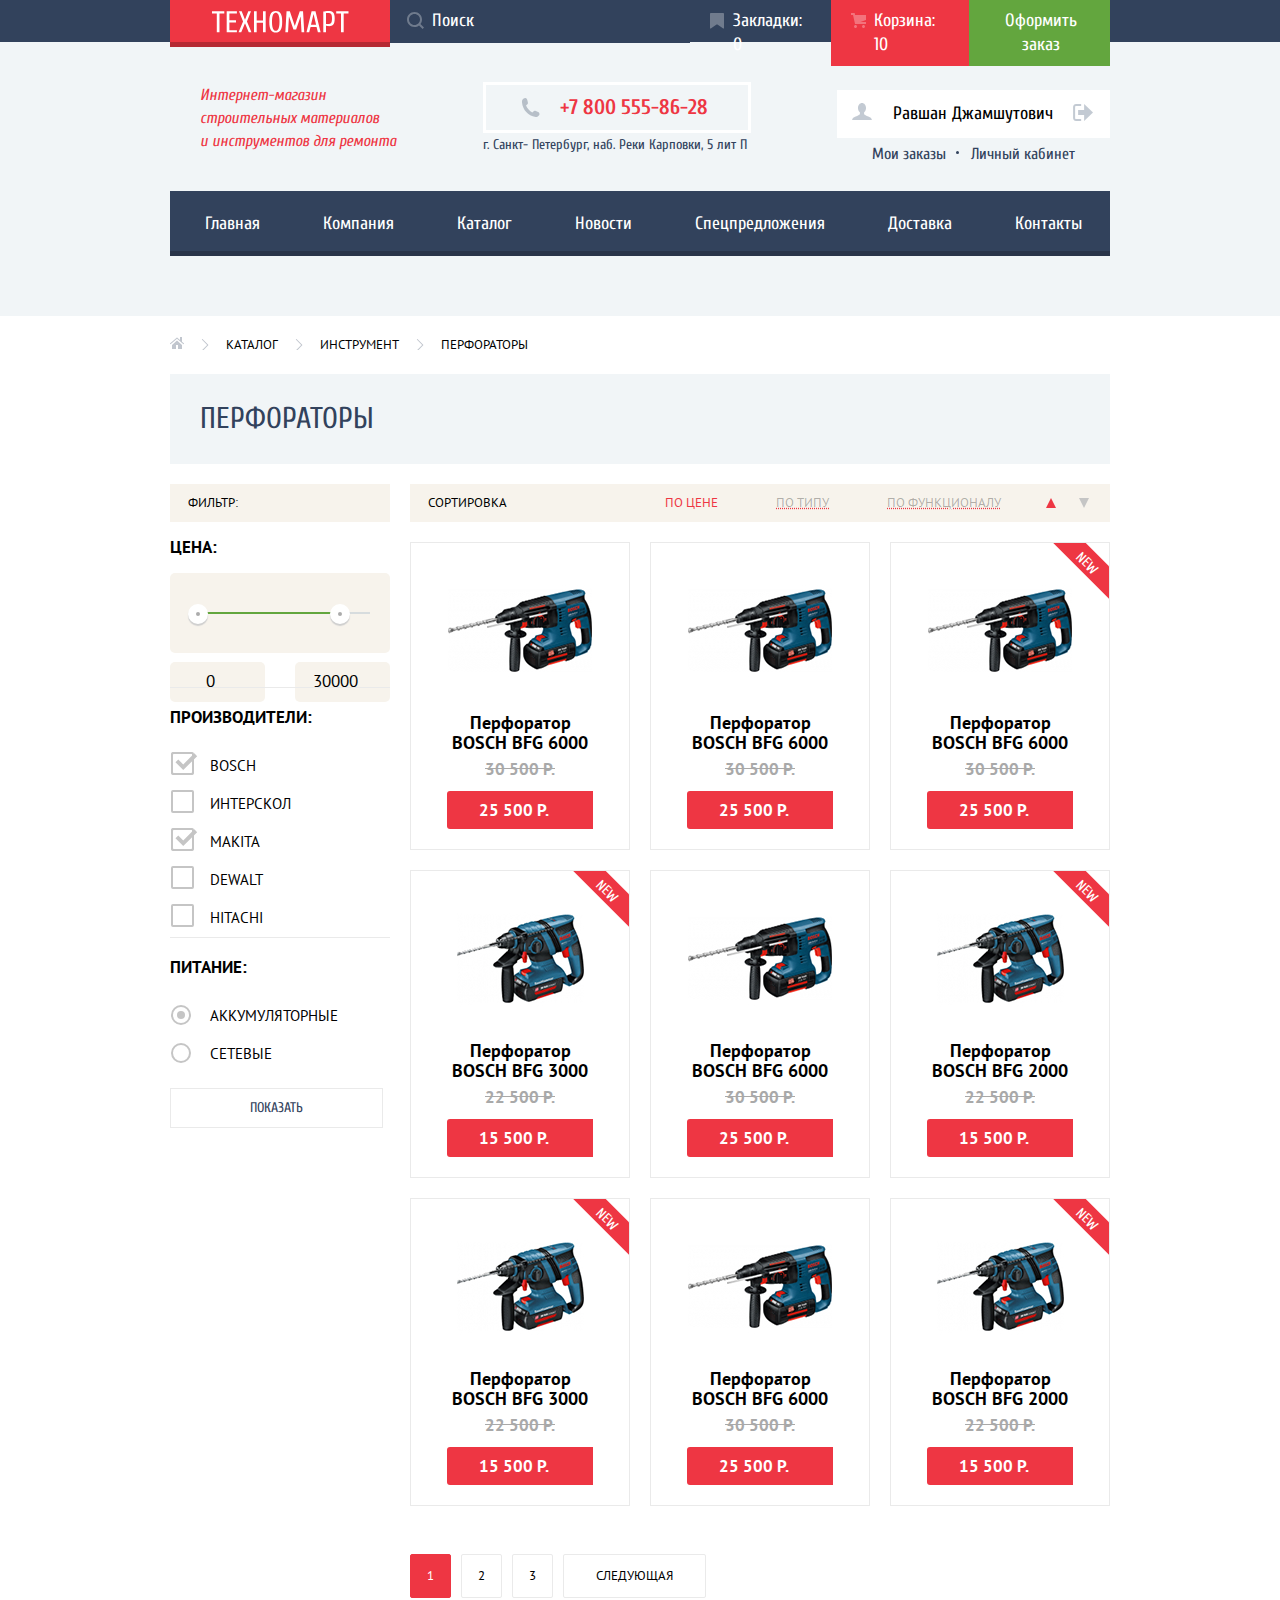
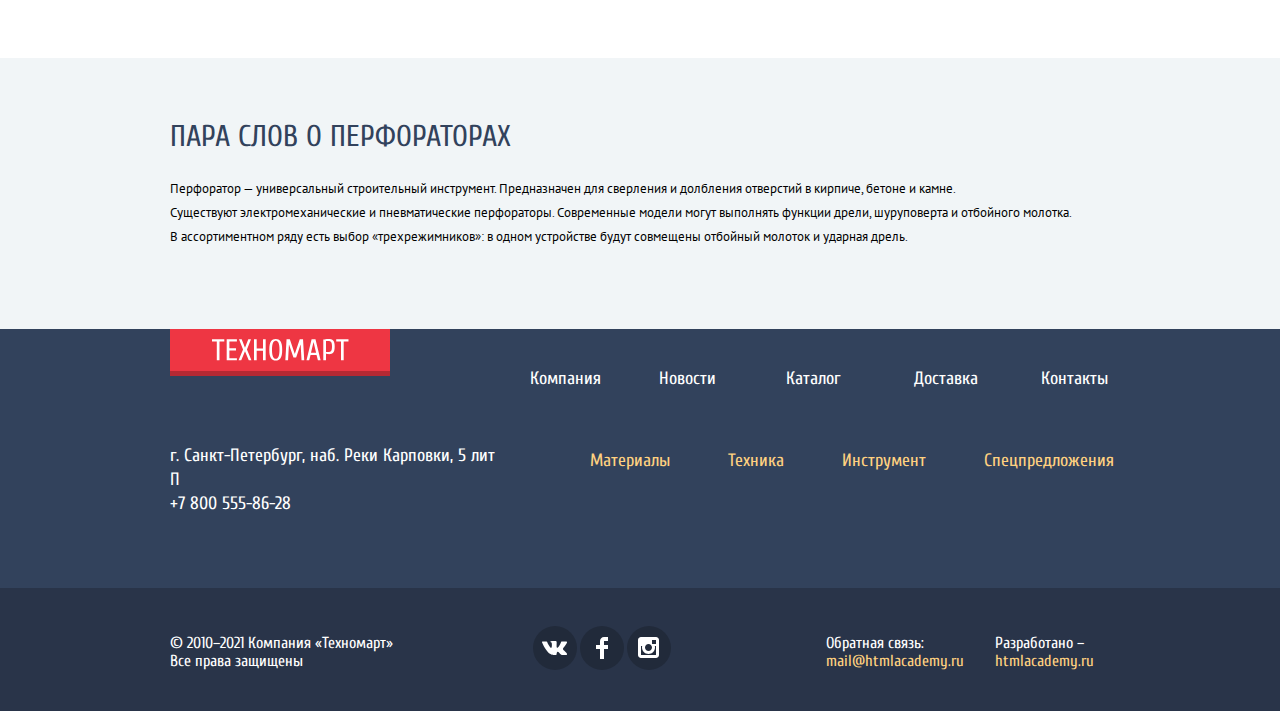
==== commit 1403549c: "Еще правок" ====
--- a/catalog.html
+++ b/catalog.html
@@ -108,7 +108,7 @@
                 </div>
               </div>
             </fieldset>
-            <fieldset>
+            <fieldset class="filter-options">
               <legend>Производители:</legend>
               <ul>
                 <li class="filter-option filter-checkbox">
@@ -133,7 +133,7 @@
                 </li>
               </ul>
             </fieldset>
-            <fieldset>
+            <fieldset class="filter-options">
               <legend>Питание:</legend>
               <ul>
                 <li class="filter-option filter-radio">
@@ -152,7 +152,6 @@
         <section class="catalog">
             <div class="catalog-grid">
               <article class="catalog-item">
-                <div class="badge badge-catalog">New</div>
                   <div class="catalog-buttons-wrapper">
                   <div class="catalog-buttons-hover">
                     <a class="catalog-button catalog-button-buy" href="#">Купить</a>
@@ -169,7 +168,6 @@
                 </div>
               </article>
               <article class="catalog-item">
-                <div class="badge badge-catalog">New</div>
                 <div class="catalog-buttons-wrapper">
                   <div class="catalog-buttons-hover">
                     <a class="catalog-button catalog-button-buy" href="#">Купить</a>
@@ -220,20 +218,36 @@
                 </div>
               </article>
               <article class="catalog-item">
-                <div class="badge badge-catalog">New</div>
-                <div class="catalog-buttons-wrapper">
-                  <div class="catalog-buttons-hover">
-                    <a class="catalog-button catalog-button-buy" href="#">Купить</a>
-                    <a class="catalog-button catalog-button-favorite" href="#">В закладки</a>
-                  </div>
-                </div>
-                <div class="catalog-picture">
-                  <img src="img/bfg6000.jpg" alt="Перфоратор с средним сверлом">
-                </div>
-                <div class="catalog-content">
-                  <a class="catalog-item-title" href="#">Перфоратор BOSCH BFG 6000</a>
-                  <del>30 500 Р.</del>
-                  <p>25 500 Р.</p>
+                <div class="catalog-buttons-wrapper">
+                  <div class="catalog-buttons-hover">
+                    <a class="catalog-button catalog-button-buy" href="#">Купить</a>
+                    <a class="catalog-button catalog-button-favorite" href="#">В закладки</a>
+                  </div>
+                </div>
+                <div class="catalog-picture">
+                  <img src="img/bfg6000.jpg" alt="Перфоратор с средним сверлом">
+                </div>
+                <div class="catalog-content">
+                  <a class="catalog-item-title" href="#">Перфоратор BOSCH BFG 6000</a>
+                  <del>30 500 Р.</del>
+                  <p>25 500 Р.</p>
+                </div>
+              </article>
+              <article class="catalog-item">
+                <div class="badge badge-catalog">New</div>
+                <div class="catalog-buttons-wrapper">
+                  <div class="catalog-buttons-hover">
+                    <a class="catalog-button catalog-button-buy" href="#">Купить</a>
+                    <a class="catalog-button catalog-button-favorite" href="#">В закладки</a>
+                  </div>
+                </div>
+                <div class="catalog-picture">
+                  <img src="img/bfg2000.jpg" alt="Перфоратор с средним сверлом">
+                </div>
+                <div class="catalog-content">
+                  <a class="catalog-item-title" href="#">Перфоратор BOSCH BFG 2000</a>
+                  <del>22 500 Р.</del>
+                  <p>15 500 Р.</p>
                 </div>
               </article>
               <article class="catalog-item">
@@ -254,58 +268,6 @@
                 </div>
               </article>
               <article class="catalog-item">
-                <div class="badge badge-catalog">New</div>
-                <div class="catalog-buttons-wrapper">
-                  <div class="catalog-buttons-hover">
-                    <a class="catalog-button catalog-button-buy" href="#">Купить</a>
-                    <a class="catalog-button catalog-button-favorite" href="#">В закладки</a>
-                  </div>
-                </div>
-                <div class="catalog-picture">
-                  <img src="img/bfg6000.jpg" alt="Перфоратор с средним сверлом">
-                </div>
-                <div class="catalog-content">
-                  <a class="catalog-item-title" href="#">Перфоратор BOSCH BFG 6000</a>
-                  <del>30 500 Р.</del>
-                  <p>25 500 Р.</p>
-                </div>
-              </article>
-              <article class="catalog-item">
-                <div class="badge badge-catalog">New</div>
-                <div class="catalog-buttons-wrapper">
-                  <div class="catalog-buttons-hover">
-                    <a class="catalog-button catalog-button-buy" href="#">Купить</a>
-                    <a class="catalog-button catalog-button-favorite" href="#">В закладки</a>
-                  </div>
-                </div>
-                <div class="catalog-picture">
-                  <img src="img/bfg2000.jpg" alt="Перфоратор с средним сверлом">
-                </div>
-                <div class="catalog-content">
-                  <a class="catalog-item-title" href="#">Перфоратор BOSCH BFG 2000</a>
-                  <del>22 500 Р.</del>
-                  <p>15 500 Р.</p>
-                </div>
-              </article>
-              <article class="catalog-item">
-                <div class="badge badge-catalog">New</div>
-                <div class="catalog-buttons-wrapper">
-                  <div class="catalog-buttons-hover">
-                    <a class="catalog-button catalog-button-buy" href="#">Купить</a>
-                    <a class="catalog-button catalog-button-favorite" href="#">В закладки</a>
-                  </div>
-                </div>
-                <div class="catalog-picture">
-                  <img src="img/bfg3000.jpg" alt="Перфоратор с коротким сверлом">
-                </div>
-                <div class="catalog-content">
-                  <a class="catalog-item-title" href="#">Перфоратор BOSCH BFG 3000</a>
-                  <del>22 500 Р.</del>
-                  <p>15 500 Р.</p>
-                </div>
-              </article>
-              <article class="catalog-item">
-                <div class="badge badge-catalog">New</div>
                 <div class="catalog-buttons-wrapper">
                   <div class="catalog-buttons-hover">
                     <a class="catalog-button catalog-button-buy" href="#">Купить</a>
--- a/css/style.css
+++ b/css/style.css
@@ -1761,6 +1761,7 @@
 .filter {
   grid-column: 1/2;
   grid-row: 1/2;
+  margin-top: -10px;
 }
 
 .filter-item {
@@ -1782,6 +1783,28 @@
   color: var(--basic-black);
   text-transform: uppercase;
 }
+.filter-options {
+  position: relative;
+  padding: 0;
+}
+
+.filter-options::before {
+  content: "";
+  position: absolute;
+  top: -45px;
+  width: 220px;
+  height: 1px;
+  background-color: var(--catalog-border-white);
+}
+
+.filter fieldset {
+  border: 0;
+  margin: 0;
+}
+
+ul.fieldset {
+  margin: 0;
+}
 
 .filter-option label {
   position: relative;
@@ -1793,46 +1816,50 @@
 .filter-input-checkbox + label::before {
   content: "";
   position: absolute;
-  left: -42px;
+  left: -30px;
   top: 0;
   width: 19px;
   height: 19px;
   border: 2px solid #C5C5C5;
   border-radius: 2px;
   margin-top: 5px;
+  margin-left: -9px;
 }
 
 .filter-input-checkbox:checked + label::after {
   content: "";
   position: absolute;
   top: 5px;
-  left: -42px;
+  left: -30px;
   width: 27px;
   height: 23px;
   background-image: url("../img/checkbox-checked.svg");
   background-repeat: no-repeat;
+  margin-left: -9px;
 }
 
 .filter-input-radio + label::before {
   content: "";
   position: absolute;
-  left: -42px;
+  left: -30px;
   top: 8px;
   width: 16px;
   height: 16px;
   border: 2px solid #C5C5C5;
   border-radius: 50%;
+  margin-left: -9px;
 }
 
 .filter-input-radio:checked + label::after {
   content: "";
   position: absolute;
   top: 14px;
-  left: -36px;
+  left: -24px;
   width: 8px;
   height: 8px;
   background-color: #C5C5C5;
   border-radius: 50%;
+  margin-left: -9px;
 }
 
 .range-controls {
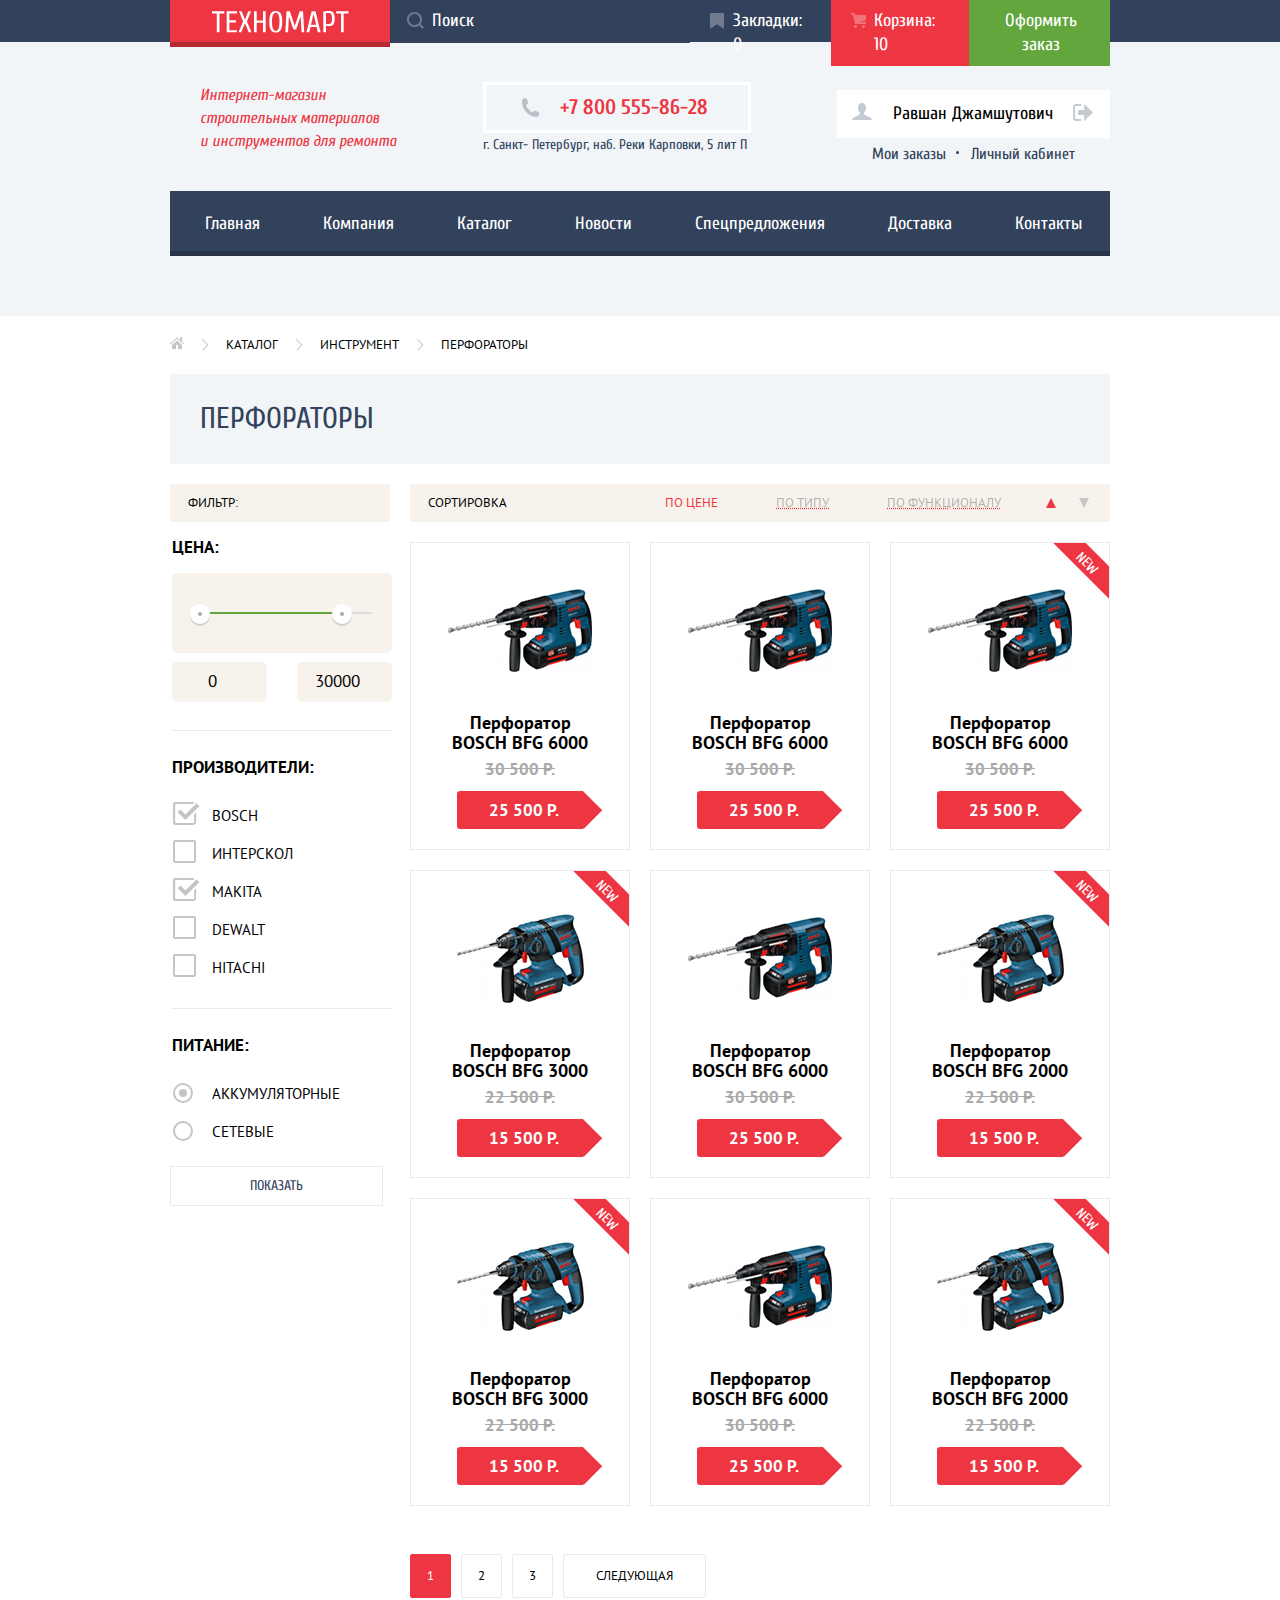
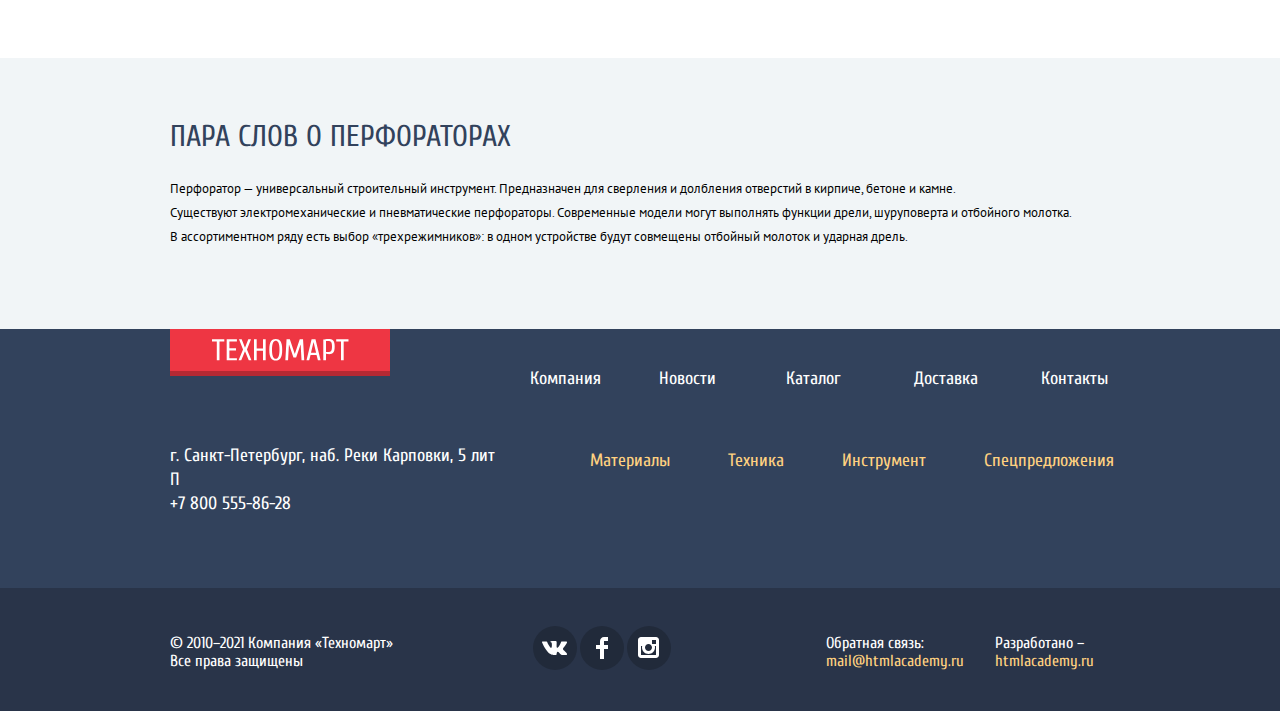
==== commit cafee04b: "Закончил модалки, внес правки" ====
--- a/catalog.html
+++ b/catalog.html
@@ -361,9 +361,13 @@
     <!-- Попап успешное добавление в корзину -->
     <section class="modal modal-success">
       <p>Товар добавлен в корзину</p>
-      <button class="button primary-button" type="submit">Оформить заказ</button>
-      <button class="button secondary-button" type="submit">Продолжить покупки</button>
-      <button class="modal-close" type="button">Закрыть</button>
+      <div class="feedback-button ok-button">
+        <div class="feedback-modal-wrapper">
+          <button class="button button-ordered" type="submit">Оформить заказ</button>
+          <button class="button button-proceed" type="submit">Продолжить покупки</button>
+        </div>
+      </div>
+      <button class="modal-close" type="button"></button>
     </section>
   </body>
 </html>
--- a/css/style.css
+++ b/css/style.css
@@ -34,6 +34,7 @@
   --category-button-dark-grey: rgba(169, 169, 169, 0.3);
   --catalog-border-white: #EAEAEA;
   --pagination-item: #C5C5C5;
+  --modal-button-background: #f5f5f5;
   --basic-box-shadow: 0 0 10px rgba(0, 0, 0, 0.1);
 }
 
@@ -357,6 +358,7 @@
   background-repeat: no-repeat;
   padding: 11px 84px 11px 42px;
   border: 0;
+  outline: none;
 }
 
 .menu-item-search:hover {
@@ -883,12 +885,25 @@
   color: var(--basic-white);
   background-color: var(--basic-red);
   margin: 0 auto;
-  padding: 10px 44px 10px 32px;
+  padding: 10px 24px 10px 32px;
   font-size: 17px;
   line-height: 18px;
   font-weight: bold;
   display: inline-block;
   border-radius: 3px 0 0 3px;
+  position: relative;
+}
+
+.catalog-content p::after {
+  content: "";
+  position: absolute;
+  width: 27px;
+  height: 26px;
+  background-color: var(--basic-red);
+  transform: rotate(45deg);
+  display: inline-block;
+  right: -14px;
+  top: 6px;
 }
 
 .catalog-picture {
@@ -899,6 +914,7 @@
   height: 164px;
   margin: 0 auto;
   margin-top: 6px;
+  object-fit: contain;
 }
 
 .catalog-button {
@@ -1037,11 +1053,22 @@
   text-decoration: none;
 }
 
+.button.button-filter:hover {
+  background-color: var(--basic-white);
+  border: 1px solid var(--basic-greylight);
+}
+
+.button.button-filter:focus {
+  background-color: var(--basic-white);
+  border: 1px solid var(--basic-red);
+}
+
 .pagination-list a:hover {
   border: 1px solid var(--basic-greylight);
 }
 
-.pagination-list a:focus {
+.pagination-list a:focus,
+.button-filter:focus {
   border: 1px solid var(--basic-red);
 }
 
@@ -1055,12 +1082,16 @@
   border: 1px solid var(--basic-red);
 }
 
-.pagination-item-current a,
-.pagination-item-current a:hover,
-.pagination-item-current a:focus,
-.pagination-item-current a:active {
+.pagination-list.pagination-item-current,
+.pagination-list.pagination-item-current:focus,
+.pagination-list.pagination-item-current:active {
   color: var(--basic-white);
   background-color: var(--basic-red);
+  border-color: var(--basic-red);
+}
+
+.pagination-list .pagination-item-current:hover {
+  border-color: var(--basic-red);
 }
 
 .pagination-item-next {
@@ -1239,6 +1270,7 @@
   margin-right: 12px;
   width: 25px;
   height: 2px;
+  margin-bottom: 6px;
 }
 
 
@@ -1274,6 +1306,15 @@
   padding-right: 61px;
 }
 
+.main-contacts a img {
+  margin-bottom: 30px;
+}
+
+.main-contacts p {
+  text-align: 24px;
+  margin-bottom: 32px;
+}
+
 .button-about {
   padding-left: 40px;
   padding-right: 40px;
@@ -1322,6 +1363,50 @@
   padding: 10px 79px 10px;
   text-transform: uppercase;
 }
+
+.button-submit {
+  width: 460px;
+  margin-top: 37px;
+  margin-bottom: 37px;
+}
+
+.button-ordered {
+  width: 192px;
+  margin-top: 37px;
+  margin-bottom: 37px;
+}
+
+.button-proceed {
+  width: 192px;
+  margin-top: 37px;
+  margin-bottom: 37px;
+  background-color: var(--basic-white);
+  color: var(--basic-dark);
+}
+
+.button-proceed:hover {
+  background-color: var(--basic-extralight);
+}
+
+.button-proceed:focus {
+  background-color: var(--basic-grey);
+}
+
+.feedback-button {
+  display: flex;
+  justify-content: center;
+  background-color: var(--modal-button-background);
+  margin-top: 24px;
+}
+
+.ok-button {
+  justify-content: center;
+}
+
+.feedback-modal-wrapper {
+  width: 394px;
+}
+
 
 /* Contacts */
 
@@ -1508,39 +1593,128 @@
 /* Modal */
 
 .modal {
+  position: fixed;
+  top: 0;
+  right: 0;
+  bottom: 0;
+  left: 0;
+  margin: auto;
   color: var(--basic-black);
   background-color: var(--basic-white);
-  display: none;
+  background-position: 0 0;
+  background-repeat: repeat;
+  box-shadow: var(--basic-box-shadow);
+  z-index: 2;
 }
 .modal-feedback {
   font-size: 16px;
   line-height: 18px;
   font-family: "cuprum", Arial, sans-serif;
   position: fixed;
-  box-shadow: var(--basic-box-shadow);
   left: 50%;
   top: 50%;
+  width: 620px;
   transform: translate(-50%, -50%);
-  padding: 46px 80px 40px 80px ;
-  background-color: var(--basic-white);
   border-top: 7px solid var(--basic-red);
-}
-
-.feedback-form-section {
-  display: flex;
-  flex-direction: column;
+  display: none;
+}
+
+.modal-success {
+  font-size: 24px;
+  line-height: 30px;
+  font-weight: bold;
+  font-family: "cuprum", Arial, sans-serif;
+  position: fixed;
+  left: 50%;
+  top: 50%;
+  width: 620px;
+  height: 282px;
+  transform: translate(-50%, -50%);
+  border-top: 7px solid var(--basic-red);
+  display: none;
+}
+
+.modal-success p {
+  display: flex;
+  justify-content: center;
   position: relative;
-}
-
-.feedback-user-info {
-  display: flex;
-  justify-content: space-between;
-}
-
-.feedback-user-info p {
+  margin-top: 73px;
+  margin-bottom: 68px;
+}
+
+.modal-success p::before {
+  content:"";
+  position: absolute;
+  width: 66px;
+  height: 66px;
+  background-image: url("../img/icon-mark.svg");
+  left: 80px;
+  top: -18px;
+}
+
+.modal-map {
+  width: 943px;
+  height: 449px;
+  border: 7px solid white;
+  display: none;
+}
+
+.modal-map iframe {
+  border: none;
+}
+
+.modal-close {
+  position: absolute;
+  width: 22px;
+  height: 22px;
+  border: 0;
+  cursor: pointer;
+  background-color: transparent;
+  background-image: url("../img/icon-close-red.svg");
+  background-repeat: no-repeat;
+  right: 10px;
+  top: 17px;
+}
+
+.modal-close::before,
+.modal-close::after {
+  content: "";
+  position: absolute;
+  top: 10px;
+  left: 2px;
+  width: 19px;
+  height: 3px;
+}
+
+.modal-close::before {
+  transform: rotate(45deg);
+}
+
+.modal-close::after {
+  transform: rotate(-45deg);
+}
+
+.modal-map img {
   display: block;
-  margin: 0;
-  padding: 0;
+}
+.feedback-user-content {
+  display: flex;
+  position: relative;
+  flex-wrap: wrap;
+  width: 460px;
+  justify-content: flex-start;
+  margin-left: 80px;
+  margin-top: 46px;
+}
+
+.feedback-user-content p {
+  margin-top: 0;
+  color: var(--basic-grey);
+}
+
+.feedback-user-content input {
+  margin-top: 0;
+
 }
 
 .feedback-form-section label {
@@ -1555,14 +1729,18 @@
   font-family: "PT Sans", Arial, sans-serif;
   font-size: 13px;
   line-height: 24px;
-  padding: 7px 8px 7px 12px;
-  min-width: 220px;
-}
-
-.user-comment {
-  width: 460px;
-  height: 114px;
-  vertical-align: top;
+  padding: 5px 5px 5px 10px;
+  border: 2px solid var(--pagination-item);
+  width: 200px;
+}
+
+.feedback-form-name {
+  margin-right: 20px;
+}
+
+.feedback-form.user-comment {
+  margin: 0;
+  width: 440px;
 }
 
 .feedback-form input[type="name"],
@@ -1578,13 +1756,7 @@
   border-color: var(--special);
 }
 
-.modal-close {
-  background-image: url("../img/icon-close.svg");
-  background-repeat: no-repeat;
-  position: absolute;
-  right: -120px;
-  top: -40px;
-}
+
 
 /* Breadcrumbs */
 
@@ -1765,10 +1937,9 @@
 }
 
 .filter-item {
-  margin: 0;
   padding: 0;
   border: none;
-  margin-top: -8px;
+  margin-bottom: 50px;
 }
 
 .range-filter {
@@ -1786,12 +1957,13 @@
 .filter-options {
   position: relative;
   padding: 0;
+  margin-top: 28px;
 }
 
 .filter-options::before {
   content: "";
   position: absolute;
-  top: -45px;
+  top: -52px;
   width: 220px;
   height: 1px;
   background-color: var(--catalog-border-white);
@@ -1799,7 +1971,6 @@
 
 .filter fieldset {
   border: 0;
-  margin: 0;
 }
 
 ul.fieldset {
@@ -1860,6 +2031,16 @@
   background-color: #C5C5C5;
   border-radius: 50%;
   margin-left: -9px;
+}
+
+.filter-input-radio + label:hover::before,
+.filter-input-checkbox + label:hover::before {
+  border-color: #B5B5B5;
+}
+
+.filter-input-radio:checked + label:hover::after,
+.filter-input-checkbox:checked + label:hover::after {
+  background-image: url("../img/checkbox-checked-darkgrey.svg");
 }
 
 .range-controls {
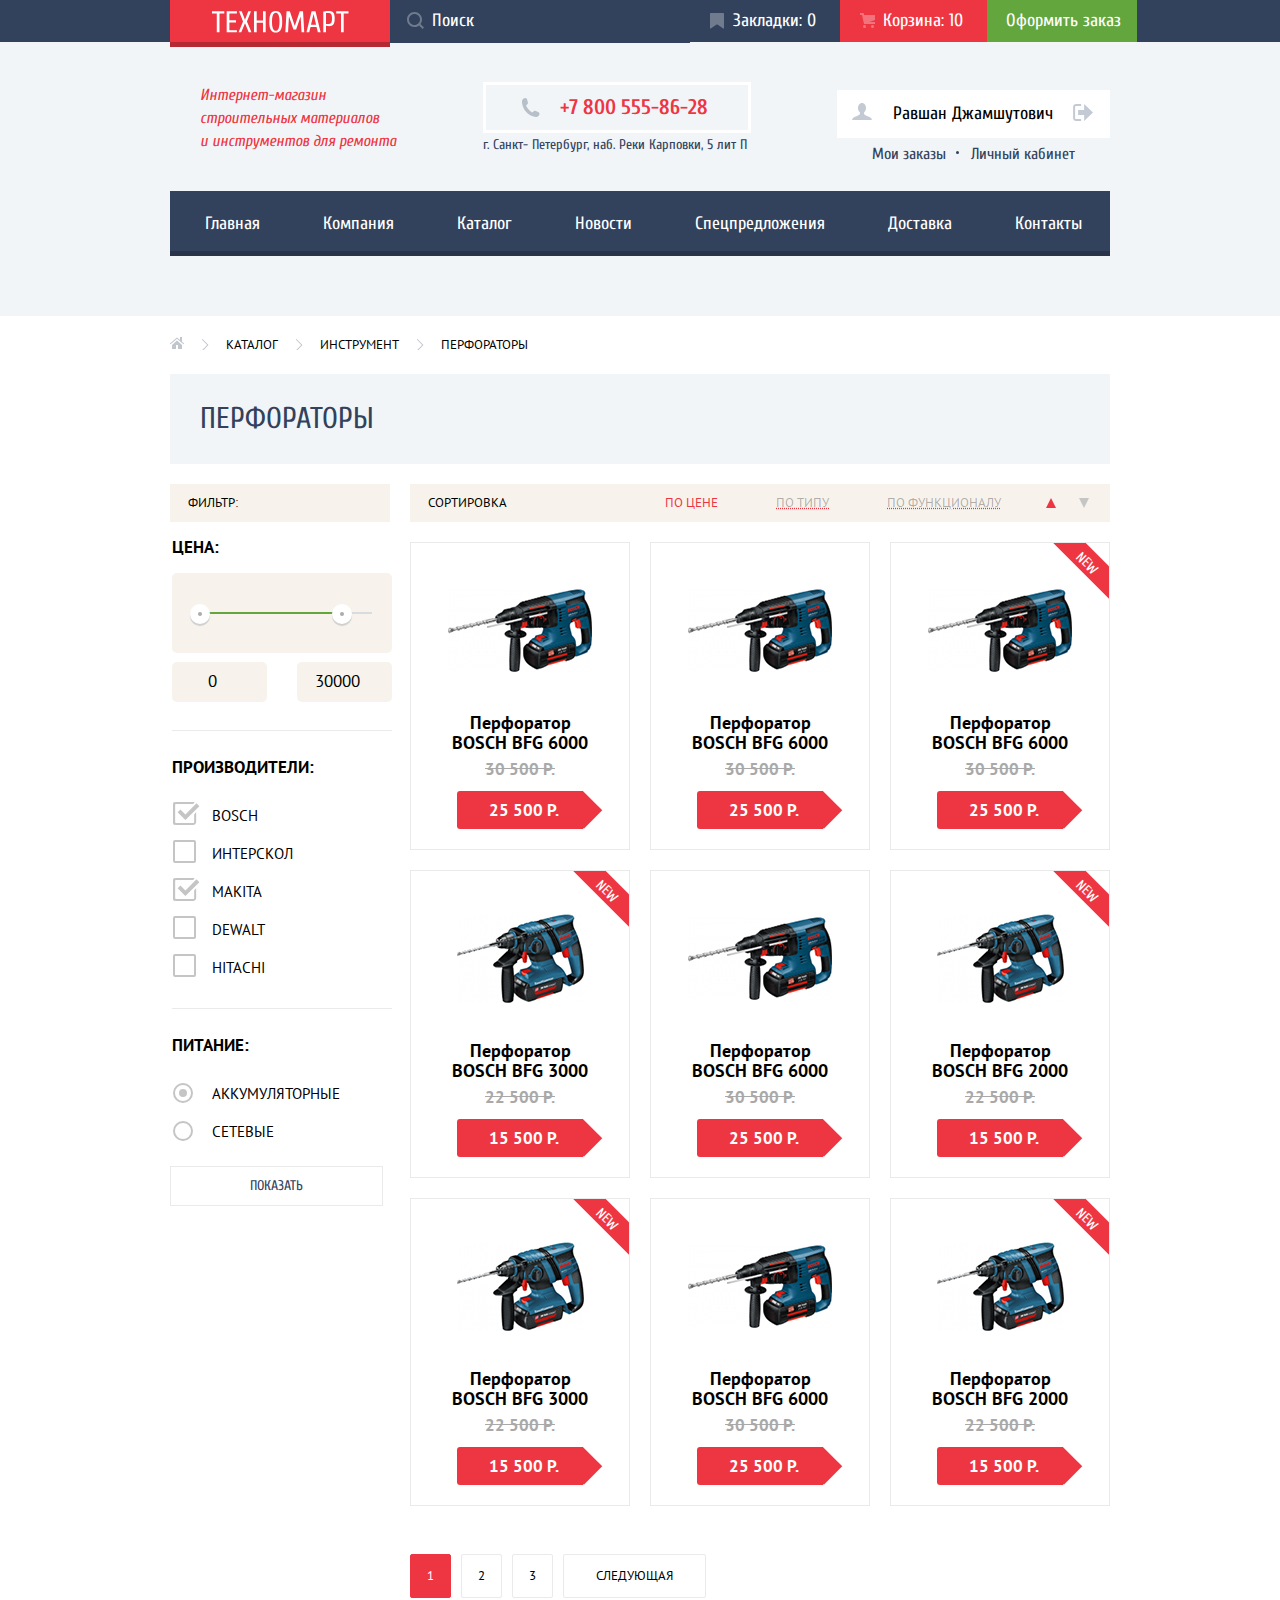
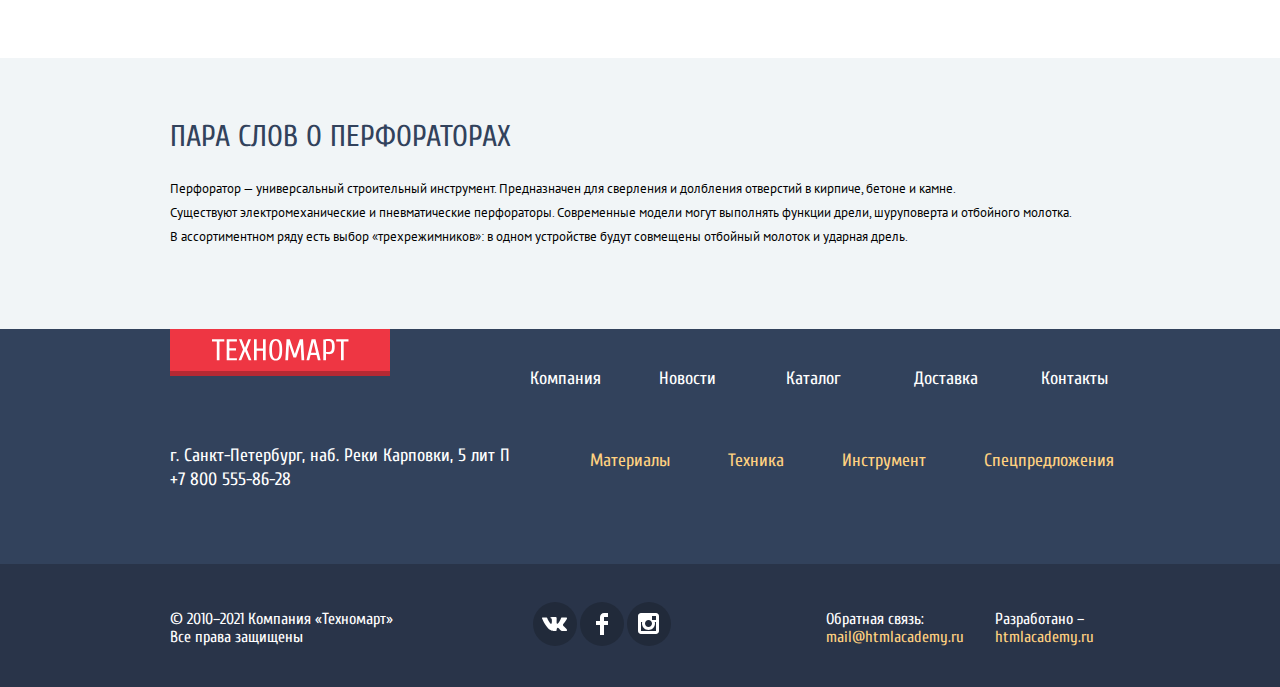
==== commit 863d5452: "Nowrap добавил" ====
--- a/catalog.html
+++ b/catalog.html
@@ -12,9 +12,9 @@
     <header class="main-header">
       <section class="bar-1level">
         <section class="header-1level">
-          <a class="header-logo" href="index.html" alt="Логотип Техномарта"></a>
+          <a class="header-logo" href="index.html"></a>
           <ul class="header-1level-list">
-            <li class="menu-item"><input class="menu-item-search" type="text" placeholder="Поиск"></input></li>
+            <li class="menu-item"><input class="menu-item-search" type="text" placeholder="Поиск"></li>
             <li class="menu-item menu-item-bookmark"><a href="#">Закладки: 0</a></li>
             <li class="menu-item menu-item-cart menu-item-cart-counter"><a href="#">Корзина: 10</a></li>
             <li class="menu-item menu-item-order"><a href="#">Оформить заказ</a></li>
@@ -55,276 +55,278 @@
       </section>
     </header>
     <main>
-      <div class="breadcrumbs-container">
-        <ul class="breadcrumbs">
-          <li><a class="breadcrumbs-item-home" href="index.html"></a></li>
-          <li><a class="breadcrumbs-item" href="catalog.html">Каталог</a></li>
-          <li><a class="breadcrumbs-item" href="#">Инструмент</a></li>
-          <li><a class="breadcrumbs-item">Перфораторы</a></li>
-        </ul>
-      </div>
-      <div class="h1-catalog-container">
-        <h1 class="h1-catalog">Перфораторы</h1>
-      </div>
-      <div class="filter-sort-container">
-        <div class="filter-sort">
-          <p class="title-filter">Фильтр:</p>
-          <section class="sort">
-            <div class="sort-wrapper">
-              <p class="title-sort">Сортировка</p>
-              <div class="button-sort-list">
-                <a class="button-sort button-sort-current">По цене</a>
-                <a class="button-sort" href="#">По типу</a>
-                <a class="button-sort" href="#">По функционалу</a>
+      <section>
+        <div class="breadcrumbs-container">
+          <ul class="breadcrumbs">
+            <li><a class="breadcrumbs-item-home" href="index.html"></a></li>
+            <li><a class="breadcrumbs-item" href="catalog.html">Каталог</a></li>
+            <li><a class="breadcrumbs-item" href="#">Инструмент</a></li>
+            <li><a class="breadcrumbs-item">Перфораторы</a></li>
+          </ul>
+        </div>
+        <div class="h1-catalog-container">
+          <h1 class="h1-catalog">Перфораторы</h1>
+        </div>
+        <div class="filter-sort-container">
+          <div class="filter-sort">
+            <p class="title-filter">Фильтр:</p>
+            <section class="sort">
+              <div class="sort-wrapper">
+                <p class="title-sort">Сортировка</p>
+                <div class="button-sort-list">
+                  <a class="button-sort button-sort-current">По цене</a>
+                  <a class="button-sort" href="#">По типу</a>
+                  <a class="button-sort" href="#">По функционалу</a>
+                </div>
+                <div class="button-arrow-list">
+                  <a class="button-arrow button-arrow-active" href="#"></a>
+                  <a class="button-arrow button-arrow-down" href="#"></a>
+                </div>
               </div>
-              <div class="button-arrow-list">
-                <a class="button-arrow button-arrow-active" href="#"></a>
-                <a class="button-arrow button-arrow-down" href="#"></a>
-              </div>
+            </section>
+          </div>
+        </div>
+        <section class="catalog-container">
+          <aside class="filter">
+            <form method="get" action="https://echo.htmlacademy.ru">
+              <fieldset class="filter-item">
+                <legend>Цена:</legend>
+                <div class="range-filter">
+                  <div class="range-controls">
+                    <div class="scale">
+                      <div class="bar"></div>
+                    </div>
+                    <div class="toggle toggle-min" tabindex="0"></div>
+                    <div class="toggle toggle-max" tabindex="0"></div>
+                  </div>
+                  <div class="price-controls">
+                    <label class="min-price">
+                      <input type="number" name="min-price" value="0">
+                    </label>
+                    <label class="max-price">
+                      <input type="number" name="max-price" value="30000">
+                    </label>
+                  </div>
+                </div>
+              </fieldset>
+              <fieldset class="filter-options">
+                <legend>Производители:</legend>
+                <ul>
+                  <li class="filter-option filter-checkbox">
+                    <input class="visually-hidden filter-input-checkbox filter-input" type="checkbox" name="bosch" id="filter-bosch" checked>
+                    <label for="filter-bosch">Bosch</label>
+                  </li>
+                  <li class="filter-option filter-checkbox">
+                    <input class="visually-hidden filter-input-checkbox filter-input" type="checkbox" name="interscol" id="filter-interscol">
+                    <label for="filter-interscol">Интерскол</label>
+                  </li>
+                  <li class="filter-option filter-checkbox">
+                    <input class="visually-hidden filter-input-checkbox filter-input" type="checkbox" name="makita" id="filter-makita" checked>
+                    <label for="filter-makita">Makita</label>
+                  </li>
+                  <li class="filter-option filter-checkbox">
+                    <input class="visually-hidden filter-input-checkbox filter-input" type="checkbox" name="dewalt" id="filter-dewalt">
+                    <label for="filter-dewalt">Dewalt</label>
+                  </li>
+                  <li class="filter-option filter-checkbox">
+                    <input class="visually-hidden filter-input-checkbox filter-input" type="checkbox" name="hitachi" id="filter-hitachi">
+                    <label for="filter-hitachi">Hitachi</label>
+                  </li>
+                </ul>
+              </fieldset>
+              <fieldset class="filter-options">
+                <legend>Питание:</legend>
+                <ul>
+                  <li class="filter-option filter-radio">
+                    <input class="visually-hidden filter-input-radio filter-input" type="radio" name="product-group" value="recharge" id="filter-recharge" checked>
+                    <label for="filter-recharge">Аккумуляторные</label>
+                  </li>
+                  <li class="filter-option filter-radio">
+                    <input class="visually-hidden filter-input-radio filter-input" type="radio" name="product-group" value="mains" id="filter-mains">
+                    <label for="filter-mains">Сетевые</label>
+                  </li>
+                </ul>
+              </fieldset>
+              <button class="button button-filter" type="submit">Показать</button>
+            </form>
+          </aside>
+          <section class="catalog">
+              <div class="catalog-grid">
+                <article class="catalog-item">
+                    <div class="catalog-buttons-wrapper">
+                    <div class="catalog-buttons-hover">
+                      <a class="catalog-button catalog-button-buy" href="#">Купить</a>
+                      <a class="catalog-button catalog-button-favorite" href="#">В закладки</a>
+                    </div>
+                  </div>
+                  <div class="catalog-picture">
+                    <img src="img/bfg6000.jpg" alt="Перфоратор с средним сверлом">
+                  </div>
+                  <div class="catalog-content">
+                    <a class="catalog-item-title" href="#">Перфоратор BOSCH BFG 6000</a>
+                    <del>30 500 Р.</del>
+                    <p>25 500 Р.</p>
+                  </div>
+                </article>
+                <article class="catalog-item">
+                  <div class="catalog-buttons-wrapper">
+                    <div class="catalog-buttons-hover">
+                      <a class="catalog-button catalog-button-buy" href="#">Купить</a>
+                      <a class="catalog-button catalog-button-favorite" href="#">В закладки</a>
+                    </div>
+                  </div>
+                  <div class="catalog-picture">
+                    <img src="img/bfg6000.jpg" alt="Перфоратор с средним сверлом">
+                  </div>
+                  <div class="catalog-content">
+                    <a class="catalog-item-title" href="#">Перфоратор BOSCH BFG 6000</a>
+                    <del>30 500 Р.</del>
+                    <p>25 500 Р.</p>
+                  </div>
+                </article>
+                <article class="catalog-item">
+                  <div class="badge badge-catalog">New</div>
+                  <div class="catalog-buttons-wrapper">
+                    <div class="catalog-buttons-hover">
+                      <a class="catalog-button catalog-button-buy" href="#">Купить</a>
+                      <a class="catalog-button catalog-button-favorite" href="#">В закладки</a>
+                    </div>
+                  </div>
+                  <div class="catalog-picture">
+                    <img src="img/bfg6000.jpg" alt="Перфоратор с средним сверлом">
+                  </div>
+                  <div class="catalog-content">
+                    <a class="catalog-item-title" href="#">Перфоратор BOSCH BFG 6000</a>
+                    <del>30 500 Р.</del>
+                    <p>25 500 Р.</p>
+                  </div>
+                </article>
+                <article class="catalog-item">
+                  <div class="badge badge-catalog">New</div>
+                  <div class="catalog-buttons-wrapper">
+                    <div class="catalog-buttons-hover">
+                      <a class="catalog-button catalog-button-buy" href="#">Купить</a>
+                      <a class="catalog-button catalog-button-favorite" href="#">В закладки</a>
+                    </div>
+                  </div>
+                  <div class="catalog-picture">
+                    <img src="img/bfg3000.jpg" alt="Перфоратор с коротким сверлом">
+                  </div>
+                  <div class="catalog-content">
+                    <a class="catalog-item-title" href="#">Перфоратор BOSCH BFG 3000</a>
+                    <del>22 500 Р.</del>
+                    <p>15 500 Р.</p>
+                  </div>
+                </article>
+                <article class="catalog-item">
+                  <div class="catalog-buttons-wrapper">
+                    <div class="catalog-buttons-hover">
+                      <a class="catalog-button catalog-button-buy" href="#">Купить</a>
+                      <a class="catalog-button catalog-button-favorite" href="#">В закладки</a>
+                    </div>
+                  </div>
+                  <div class="catalog-picture">
+                    <img src="img/bfg6000.jpg" alt="Перфоратор с средним сверлом">
+                  </div>
+                  <div class="catalog-content">
+                    <a class="catalog-item-title" href="#">Перфоратор BOSCH BFG 6000</a>
+                    <del>30 500 Р.</del>
+                    <p>25 500 Р.</p>
+                  </div>
+                </article>
+                <article class="catalog-item">
+                  <div class="badge badge-catalog">New</div>
+                  <div class="catalog-buttons-wrapper">
+                    <div class="catalog-buttons-hover">
+                      <a class="catalog-button catalog-button-buy" href="#">Купить</a>
+                      <a class="catalog-button catalog-button-favorite" href="#">В закладки</a>
+                    </div>
+                  </div>
+                  <div class="catalog-picture">
+                    <img src="img/bfg2000.jpg" alt="Перфоратор с средним сверлом">
+                  </div>
+                  <div class="catalog-content">
+                    <a class="catalog-item-title" href="#">Перфоратор BOSCH BFG 2000</a>
+                    <del>22 500 Р.</del>
+                    <p>15 500 Р.</p>
+                  </div>
+                </article>
+                <article class="catalog-item">
+                  <div class="badge badge-catalog">New</div>
+                  <div class="catalog-buttons-wrapper">
+                    <div class="catalog-buttons-hover">
+                      <a class="catalog-button catalog-button-buy" href="#">Купить</a>
+                      <a class="catalog-button catalog-button-favorite" href="#">В закладки</a>
+                    </div>
+                  </div>
+                  <div class="catalog-picture">
+                    <img src="img/bfg3000.jpg" alt="Перфоратор с коротким сверлом">
+                  </div>
+                  <div class="catalog-content">
+                    <a class="catalog-item-title" href="#">Перфоратор BOSCH BFG 3000</a>
+                    <del>22 500 Р.</del>
+                    <p>15 500 Р.</p>
+                  </div>
+                </article>
+                <article class="catalog-item">
+                  <div class="catalog-buttons-wrapper">
+                    <div class="catalog-buttons-hover">
+                      <a class="catalog-button catalog-button-buy" href="#">Купить</a>
+                      <a class="catalog-button catalog-button-favorite" href="#">В закладки</a>
+                    </div>
+                  </div>
+                  <div class="catalog-picture">
+                    <img src="img/bfg6000.jpg" alt="Перфоратор с средним сверлом">
+                  </div>
+                  <div class="catalog-content">
+                    <a class="catalog-item-title" href="#">Перфоратор BOSCH BFG 6000</a>
+                    <del>30 500 Р.</del>
+                    <p>25 500 Р.</p>
+                  </div>
+                </article>
+                <article class="catalog-item">
+                  <div class="badge badge-catalog">New</div>
+                  <div class="catalog-buttons-wrapper">
+                    <div class="catalog-buttons-hover">
+                      <a class="catalog-button catalog-button-buy" href="#">Купить</a>
+                      <a class="catalog-button catalog-button-favorite" href="#">В закладки</a>
+                    </div>
+                  </div>
+                  <div class="catalog-picture">
+                    <img src="img/bfg2000.jpg" alt="Перфоратор с средним сверлом">
+                  </div>
+                  <div class="catalog-content">
+                    <a class="catalog-item-title" href="#">Перфоратор BOSCH BFG 2000</a>
+                    <del>22 500 Р.</del>
+                    <p>15 500 Р.</p>
+                  </div>
+                </article>
             </div>
           </section>
-        </div>
-      </div>
-      <section class="catalog-container">
-        <aside class="filter">
-          <form method="get" action="https://echo.htmlacademy.ru">
-            <fieldset class="filter-item">
-              <legend>Цена:</legend>
-              <div class="range-filter">
-                <div class="range-controls">
-                  <div class="scale">
-                    <div class="bar"></div>
-                  </div>
-                  <div class="toggle toggle-min" tabindex="0"></div>
-                  <div class="toggle toggle-max" tabindex="0"></div>
-                </div>
-                <div class="price-controls">
-                  <label class="min-price">
-                    <input type="number" name="min-price" value="0">
-                  </label>
-                  <label class="max-price">
-                    <input type="number" name="max-price" value="30000">
-                  </label>
-                </div>
-              </div>
-            </fieldset>
-            <fieldset class="filter-options">
-              <legend>Производители:</legend>
-              <ul>
-                <li class="filter-option filter-checkbox">
-                  <input class="visually-hidden filter-input-checkbox filter-input" type="checkbox" name="bosch" id="filter-bosch" checked>
-                  <label for="filter-bosch">Bosch</label>
-                </li>
-                <li class="filter-option filter-checkbox">
-                  <input class="visually-hidden filter-input-checkbox filter-input" type="checkbox" name="interscol" id="filter-interscol">
-                  <label for="filter-interscol">Интерскол</label>
-                </li>
-                <li class="filter-option filter-checkbox">
-                  <input class="visually-hidden filter-input-checkbox filter-input" type="checkbox" name="makita" id="filter-makita" checked>
-                  <label for="filter-makita">Makita</label>
-                </li>
-                <li class="filter-option filter-checkbox">
-                  <input class="visually-hidden filter-input-checkbox filter-input" type="checkbox" name="dewalt" id="filter-dewalt">
-                  <label for="filter-dewalt">Dewalt</label>
-                </li>
-                <li class="filter-option filter-checkbox">
-                  <input class="visually-hidden filter-input-checkbox filter-input" type="checkbox" name="hitachi" id="filter-hitachi">
-                  <label for="filter-hitachi">Hitachi</label>
-                </li>
-              </ul>
-            </fieldset>
-            <fieldset class="filter-options">
-              <legend>Питание:</legend>
-              <ul>
-                <li class="filter-option filter-radio">
-                  <input class="visually-hidden filter-input-radio filter-input" type="radio" name="product-group" value="recharge" id="filter-recharge" checked>
-                  <label for="filter-recharge">Аккумуляторные</label>
-                </li>
-                <li class="filter-option filter-radio">
-                  <input class="visually-hidden filter-input-radio filter-input" type="radio" name="product-group" value="mains" id="filter-mains">
-                  <label for="filter-mains">Сетевые</label>
-                </li>
-              </ul>
-            </fieldset>
-            <button class="button button-filter" type="submit">Показать</button>
-          </form>
-        </aside>
-        <section class="catalog">
-            <div class="catalog-grid">
-              <article class="catalog-item">
-                  <div class="catalog-buttons-wrapper">
-                  <div class="catalog-buttons-hover">
-                    <a class="catalog-button catalog-button-buy" href="#">Купить</a>
-                    <a class="catalog-button catalog-button-favorite" href="#">В закладки</a>
-                  </div>
-                </div>
-                <div class="catalog-picture">
-                  <img src="img/bfg6000.jpg" alt="Перфоратор с средним сверлом">
-                </div>
-                <div class="catalog-content">
-                  <a class="catalog-item-title" href="#">Перфоратор BOSCH BFG 6000</a>
-                  <del>30 500 Р.</del>
-                  <p>25 500 Р.</p>
-                </div>
-              </article>
-              <article class="catalog-item">
-                <div class="catalog-buttons-wrapper">
-                  <div class="catalog-buttons-hover">
-                    <a class="catalog-button catalog-button-buy" href="#">Купить</a>
-                    <a class="catalog-button catalog-button-favorite" href="#">В закладки</a>
-                  </div>
-                </div>
-                <div class="catalog-picture">
-                  <img src="img/bfg6000.jpg" alt="Перфоратор с средним сверлом">
-                </div>
-                <div class="catalog-content">
-                  <a class="catalog-item-title" href="#">Перфоратор BOSCH BFG 6000</a>
-                  <del>30 500 Р.</del>
-                  <p>25 500 Р.</p>
-                </div>
-              </article>
-              <article class="catalog-item">
-                <div class="badge badge-catalog">New</div>
-                <div class="catalog-buttons-wrapper">
-                  <div class="catalog-buttons-hover">
-                    <a class="catalog-button catalog-button-buy" href="#">Купить</a>
-                    <a class="catalog-button catalog-button-favorite" href="#">В закладки</a>
-                  </div>
-                </div>
-                <div class="catalog-picture">
-                  <img src="img/bfg6000.jpg" alt="Перфоратор с средним сверлом">
-                </div>
-                <div class="catalog-content">
-                  <a class="catalog-item-title" href="#">Перфоратор BOSCH BFG 6000</a>
-                  <del>30 500 Р.</del>
-                  <p>25 500 Р.</p>
-                </div>
-              </article>
-              <article class="catalog-item">
-                <div class="badge badge-catalog">New</div>
-                <div class="catalog-buttons-wrapper">
-                  <div class="catalog-buttons-hover">
-                    <a class="catalog-button catalog-button-buy" href="#">Купить</a>
-                    <a class="catalog-button catalog-button-favorite" href="#">В закладки</a>
-                  </div>
-                </div>
-                <div class="catalog-picture">
-                  <img src="img/bfg3000.jpg" alt="Перфоратор с коротким сверлом">
-                </div>
-                <div class="catalog-content">
-                  <a class="catalog-item-title" href="#">Перфоратор BOSCH BFG 3000</a>
-                  <del>22 500 Р.</del>
-                  <p>15 500 Р.</p>
-                </div>
-              </article>
-              <article class="catalog-item">
-                <div class="catalog-buttons-wrapper">
-                  <div class="catalog-buttons-hover">
-                    <a class="catalog-button catalog-button-buy" href="#">Купить</a>
-                    <a class="catalog-button catalog-button-favorite" href="#">В закладки</a>
-                  </div>
-                </div>
-                <div class="catalog-picture">
-                  <img src="img/bfg6000.jpg" alt="Перфоратор с средним сверлом">
-                </div>
-                <div class="catalog-content">
-                  <a class="catalog-item-title" href="#">Перфоратор BOSCH BFG 6000</a>
-                  <del>30 500 Р.</del>
-                  <p>25 500 Р.</p>
-                </div>
-              </article>
-              <article class="catalog-item">
-                <div class="badge badge-catalog">New</div>
-                <div class="catalog-buttons-wrapper">
-                  <div class="catalog-buttons-hover">
-                    <a class="catalog-button catalog-button-buy" href="#">Купить</a>
-                    <a class="catalog-button catalog-button-favorite" href="#">В закладки</a>
-                  </div>
-                </div>
-                <div class="catalog-picture">
-                  <img src="img/bfg2000.jpg" alt="Перфоратор с средним сверлом">
-                </div>
-                <div class="catalog-content">
-                  <a class="catalog-item-title" href="#">Перфоратор BOSCH BFG 2000</a>
-                  <del>22 500 Р.</del>
-                  <p>15 500 Р.</p>
-                </div>
-              </article>
-              <article class="catalog-item">
-                <div class="badge badge-catalog">New</div>
-                <div class="catalog-buttons-wrapper">
-                  <div class="catalog-buttons-hover">
-                    <a class="catalog-button catalog-button-buy" href="#">Купить</a>
-                    <a class="catalog-button catalog-button-favorite" href="#">В закладки</a>
-                  </div>
-                </div>
-                <div class="catalog-picture">
-                  <img src="img/bfg3000.jpg" alt="Перфоратор с коротким сверлом">
-                </div>
-                <div class="catalog-content">
-                  <a class="catalog-item-title" href="#">Перфоратор BOSCH BFG 3000</a>
-                  <del>22 500 Р.</del>
-                  <p>15 500 Р.</p>
-                </div>
-              </article>
-              <article class="catalog-item">
-                <div class="catalog-buttons-wrapper">
-                  <div class="catalog-buttons-hover">
-                    <a class="catalog-button catalog-button-buy" href="#">Купить</a>
-                    <a class="catalog-button catalog-button-favorite" href="#">В закладки</a>
-                  </div>
-                </div>
-                <div class="catalog-picture">
-                  <img src="img/bfg6000.jpg" alt="Перфоратор с средним сверлом">
-                </div>
-                <div class="catalog-content">
-                  <a class="catalog-item-title" href="#">Перфоратор BOSCH BFG 6000</a>
-                  <del>30 500 Р.</del>
-                  <p>25 500 Р.</p>
-                </div>
-              </article>
-              <article class="catalog-item">
-                <div class="badge badge-catalog">New</div>
-                <div class="catalog-buttons-wrapper">
-                  <div class="catalog-buttons-hover">
-                    <a class="catalog-button catalog-button-buy" href="#">Купить</a>
-                    <a class="catalog-button catalog-button-favorite" href="#">В закладки</a>
-                  </div>
-                </div>
-                <div class="catalog-picture">
-                  <img src="img/bfg2000.jpg" alt="Перфоратор с средним сверлом">
-                </div>
-                <div class="catalog-content">
-                  <a class="catalog-item-title" href="#">Перфоратор BOSCH BFG 2000</a>
-                  <del>22 500 Р.</del>
-                  <p>15 500 Р.</p>
-                </div>
-              </article>
-          </div>
-        </section>
-        <div class="pagination-wrapper">
-          <div class="pagination-list">
-            <a href="#" class="pagination-item pagination-item-current">1</a>
-            <a href="#" class="pagination-item">2</a>
-            <a href="#" class="pagination-item">3</a>
-            <a href="#" class="pagination-item pagination-item-next">Следующая</a>
-          </ul>
-      </div>
+          <div class="pagination-wrapper">
+            <div class="pagination-list">
+              <a href="#" class="pagination-item pagination-item-current">1</a>
+              <a href="#" class="pagination-item">2</a>
+              <a href="#" class="pagination-item">3</a>
+              <a href="#" class="pagination-item pagination-item-next">Следующая</a>
+            </div>
+          </div>
+      </section>
     </section>
-    <section class="catalog-info-wrapper">
-      <div class="catalog-info">
-        <h2>Пара слов о перфораторах</h2>
-        <p>Перфоратор — универсальный строительный инструмент. Предназначен для сверления и долбления отверстий в кирпиче, бетоне и камне.<br>
-                Существуют электромеханические и пневматические перфораторы. Современные модели могут выполнять функции дрели, шуруповерта и отбойного молотка.<br>
-                В ассортиментном ряду есть выбор «трехрежимников»: в одном устройстве будут совмещены отбойный молоток и ударная дрель.
-        </p>
-      </div>
-    </section>
+      <section class="catalog-info-wrapper">
+        <div class="catalog-info">
+          <h2>Пара слов о перфораторах</h2>
+          <p>Перфоратор — универсальный строительный инструмент. Предназначен для сверления и долбления отверстий в кирпиче, бетоне и камне.<br>
+                  Существуют электромеханические и пневматические перфораторы. Современные модели могут выполнять функции дрели, шуруповерта и отбойного молотка.<br>
+                  В ассортиментном ряду есть выбор «трехрежимников»: в одном устройстве будут совмещены отбойный молоток и ударная дрель.
+          </p>
+        </div>
+      </section>
     </main>
     <footer class="footer">
       <div class="footer-wrapper1">
         <div class="footer-1level">
-          <a class="header-logo" href="index.html" alt="Логотип Техномарта"></a>
+          <a class="header-logo" href="index.html"></a>
           <ul class="footer-nav-1level">
             <li class="menu-item"><a href="#">Компания</a></li>
             <li class="menu-item"><a href="#">Новости</a></li>
--- a/css/style.css
+++ b/css/style.css
@@ -168,6 +168,7 @@
   color: var(--basic-white);
   background-repeat: no-repeat;
   padding: 0;
+  white-space: nowrap
 }
 
 .menu-item a {
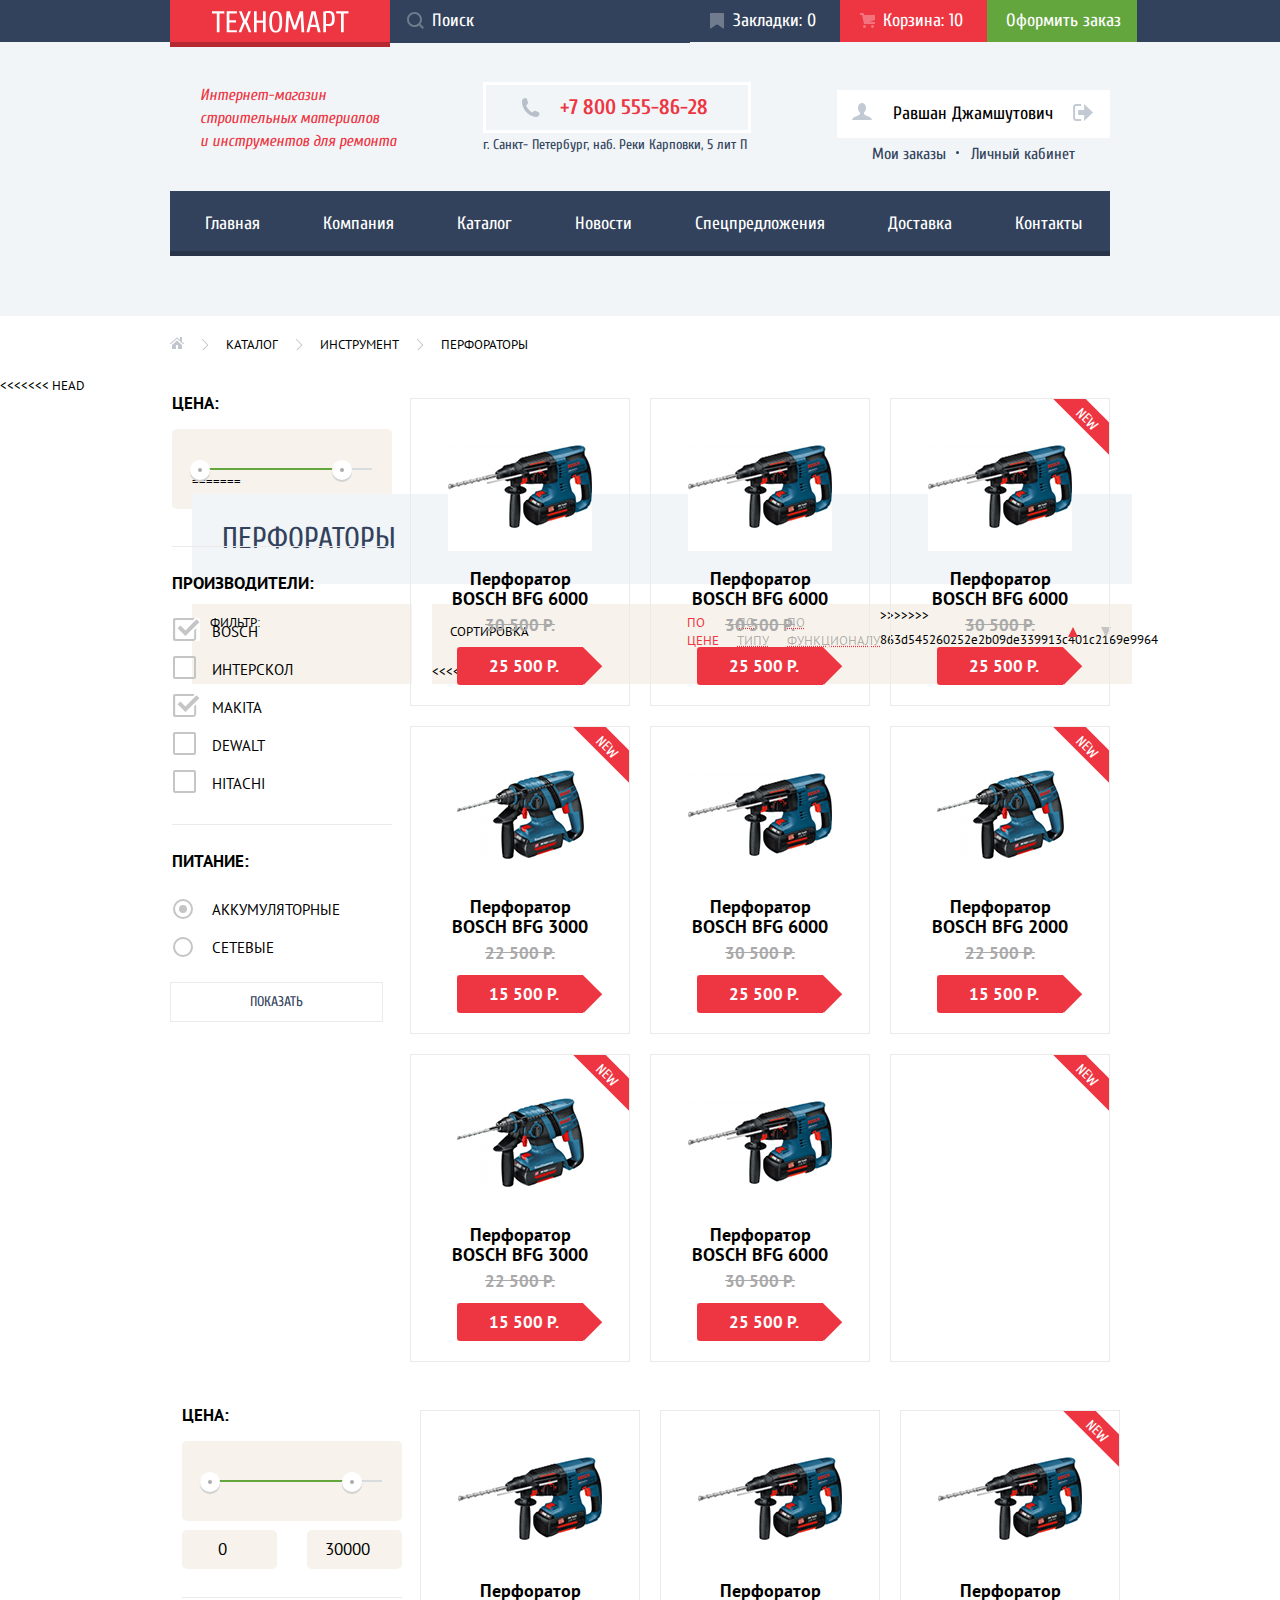
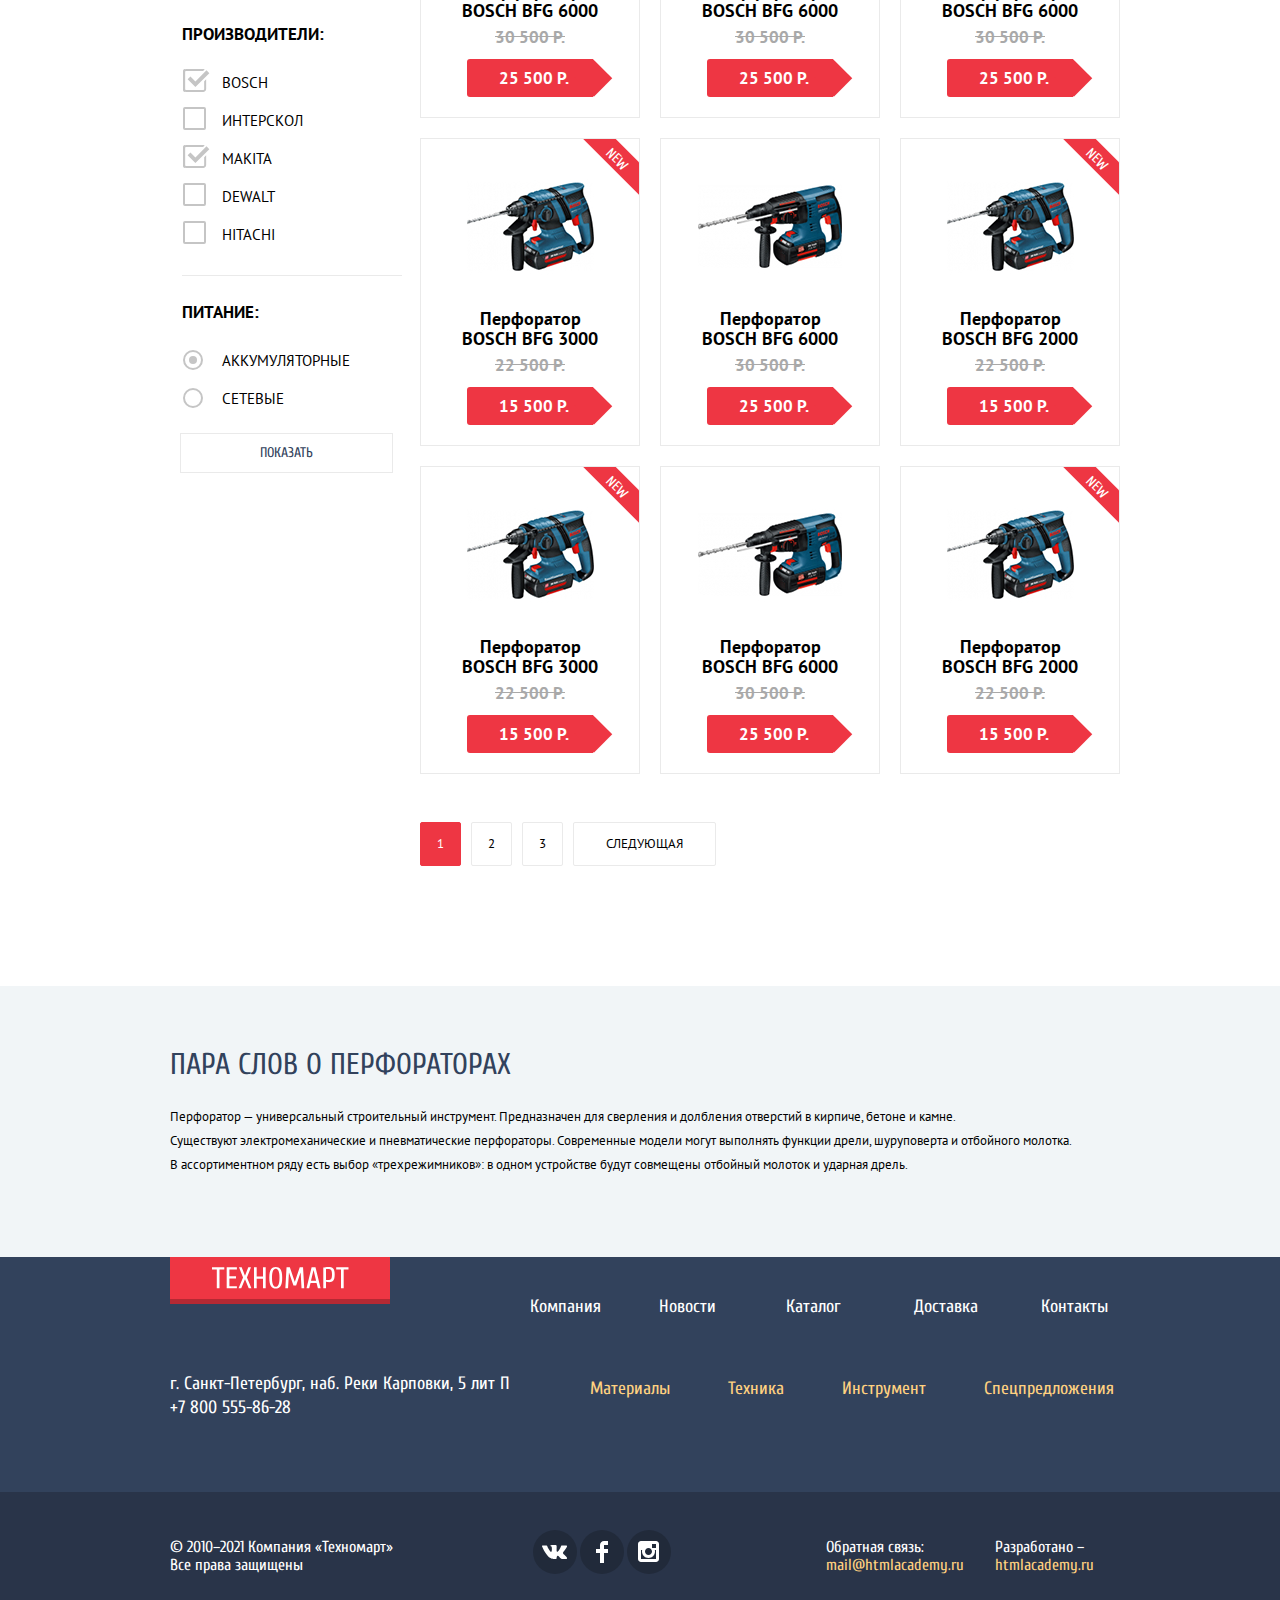
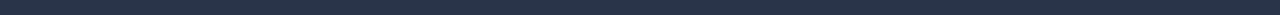
==== commit eff17d5d: "Закончил доступность" ====
--- a/catalog.html
+++ b/catalog.html
@@ -64,6 +64,21 @@
             <li><a class="breadcrumbs-item">Перфораторы</a></li>
           </ul>
         </div>
+<<<<<<< HEAD
+      </div>
+      <section class="catalog-container">
+        <aside class="filter">
+          <form method="get" action="https://echo.htmlacademy.ru" target="_blank">
+            <fieldset class="filter-item">
+              <legend>Цена:</legend>
+              <div class="range-filter">
+                <div class="range-controls">
+                  <div class="scale">
+                    <div class="bar"></div>
+                  </div>
+                  <div class="toggle toggle-min" tabindex="0"></div>
+                  <div class="toggle toggle-max" tabindex="0"></div>
+=======
         <div class="h1-catalog-container">
           <h1 class="h1-catalog">Перфораторы</h1>
         </div>
@@ -77,12 +92,197 @@
                   <a class="button-sort button-sort-current">По цене</a>
                   <a class="button-sort" href="#">По типу</a>
                   <a class="button-sort" href="#">По функционалу</a>
+>>>>>>> 863d545260252e2b09de339913c401c2169e9964
                 </div>
                 <div class="button-arrow-list">
                   <a class="button-arrow button-arrow-active" href="#"></a>
                   <a class="button-arrow button-arrow-down" href="#"></a>
                 </div>
               </div>
+<<<<<<< HEAD
+            </fieldset>
+            <fieldset class="filter-options">
+              <legend>Производители:</legend>
+              <ul>
+                <li class="filter-option filter-checkbox">
+                  <input class="visually-hidden filter-input-checkbox filter-input" type="checkbox" name="bosch" id="filter-bosch" checked>
+                  <label for="filter-bosch">Bosch</label>
+                </li>
+                <li class="filter-option filter-checkbox">
+                  <input class="visually-hidden filter-input-checkbox filter-input" type="checkbox" name="interscol" id="filter-interscol">
+                  <label for="filter-interscol">Интерскол</label>
+                </li>
+                <li class="filter-option filter-checkbox">
+                  <input class="visually-hidden filter-input-checkbox filter-input" type="checkbox" name="makita" id="filter-makita" checked>
+                  <label for="filter-makita">Makita</label>
+                </li>
+                <li class="filter-option filter-checkbox">
+                  <input class="visually-hidden filter-input-checkbox filter-input" type="checkbox" name="dewalt" id="filter-dewalt">
+                  <label for="filter-dewalt">Dewalt</label>
+                </li>
+                <li class="filter-option filter-checkbox">
+                  <input class="visually-hidden filter-input-checkbox filter-input" type="checkbox" name="hitachi" id="filter-hitachi">
+                  <label for="filter-hitachi">Hitachi</label>
+                </li>
+              </ul>
+            </fieldset>
+            <fieldset class="filter-options">
+              <legend>Питание:</legend>
+              <ul>
+                <li class="filter-option filter-radio">
+                  <input class="visually-hidden filter-input-radio filter-input" type="radio" name="product-group" value="recharge" id="filter-recharge" checked>
+                  <label for="filter-recharge">Аккумуляторные</label>
+                </li>
+                <li class="filter-option filter-radio">
+                  <input class="visually-hidden filter-input-radio filter-input" type="radio" name="product-group" value="mains" id="filter-mains">
+                  <label for="filter-mains">Сетевые</label>
+                </li>
+              </ul>
+            </fieldset>
+            <button class="button button-filter" type="submit">Показать</button>
+          </form>
+        </aside>
+        <section class="catalog">
+            <div class="catalog-grid">
+              <article class="catalog-item">
+                  <div class="catalog-buttons-wrapper">
+                  <div class="catalog-buttons-hover">
+                    <a class="catalog-button catalog-button-buy" href="#" aria-label="Добавить перфоратор с средним сверлом «BOSCH BFG 6000» в корзину">Купить</a>
+                    <a class="catalog-button catalog-button-favorite" href="#">В закладки</a>
+                  </div>
+                </div>
+                <div class="catalog-picture">
+                  <img src="img/bfg6000.jpg" alt="Перфоратор с средним сверлом">
+                </div>
+                <div class="catalog-content">
+                  <a class="catalog-item-title" href="#">Перфоратор BOSCH BFG 6000</a>
+                  <del>30 500 Р.</del>
+                  <p>25 500 Р.</p>
+                </div>
+              </article>
+              <article class="catalog-item">
+                <div class="catalog-buttons-wrapper">
+                  <div class="catalog-buttons-hover">
+                    <a class="catalog-button catalog-button-buy" href="#" aria-label="Добавить перфоратор «BOSCH BFG 6000» в корзину">Купить</a>
+                    <a class="catalog-button catalog-button-favorite" href="#">В закладки</a>
+                  </div>
+                </div>
+                <div class="catalog-picture">
+                  <img src="img/bfg6000.jpg" alt="Перфоратор с средним сверлом">
+                </div>
+                <div class="catalog-content">
+                  <a class="catalog-item-title" href="#">Перфоратор BOSCH BFG 6000</a>
+                  <del>30 500 Р.</del>
+                  <p>25 500 Р.</p>
+                </div>
+              </article>
+              <article class="catalog-item">
+                <div class="badge badge-catalog">New</div>
+                <div class="catalog-buttons-wrapper">
+                  <div class="catalog-buttons-hover">
+                    <a class="catalog-button catalog-button-buy" href="#" aria-label="Добавить перфоратор с средним сверлом «BOSCH BFG 6000» в корзину">Купить</a>
+                    <a class="catalog-button catalog-button-favorite" href="#">В закладки</a>
+                  </div>
+                </div>
+                <div class="catalog-picture">
+                  <img src="img/bfg6000.jpg" alt="Перфоратор с средним сверлом">
+                </div>
+                <div class="catalog-content">
+                  <a class="catalog-item-title" href="#">Перфоратор BOSCH BFG 6000</a>
+                  <del>30 500 Р.</del>
+                  <p>25 500 Р.</p>
+                </div>
+              </article>
+              <article class="catalog-item">
+                <div class="badge badge-catalog">New</div>
+                <div class="catalog-buttons-wrapper">
+                  <div class="catalog-buttons-hover">
+                    <a class="catalog-button catalog-button-buy" href="#" aria-label="Добавить перфоратор с коротким сверлом «BOSCH BFG 3000» в корзину">Купить</a>
+                    <a class="catalog-button catalog-button-favorite" href="#">В закладки</a>
+                  </div>
+                </div>
+                <div class="catalog-picture">
+                  <img src="img/bfg3000.jpg" alt="Перфоратор с коротким сверлом">
+                </div>
+                <div class="catalog-content">
+                  <a class="catalog-item-title" href="#">Перфоратор BOSCH BFG 3000</a>
+                  <del>22 500 Р.</del>
+                  <p>15 500 Р.</p>
+                </div>
+              </article>
+              <article class="catalog-item">
+                <div class="catalog-buttons-wrapper">
+                  <div class="catalog-buttons-hover">
+                    <a class="catalog-button catalog-button-buy" href="#" aria-label="Добавить перфоратор с средним сверлом «BOSCH BFG 6000» в корзину">Купить</a>
+                    <a class="catalog-button catalog-button-favorite" href="#">В закладки</a>
+                  </div>
+                </div>
+                <div class="catalog-picture">
+                  <img src="img/bfg6000.jpg" alt="Перфоратор с средним сверлом">
+                </div>
+                <div class="catalog-content">
+                  <a class="catalog-item-title" href="#">Перфоратор BOSCH BFG 6000</a>
+                  <del>30 500 Р.</del>
+                  <p>25 500 Р.</p>
+                </div>
+              </article>
+              <article class="catalog-item">
+                <div class="badge badge-catalog">New</div>
+                <div class="catalog-buttons-wrapper">
+                  <div class="catalog-buttons-hover">
+                    <a class="catalog-button catalog-button-buy" href="#" aria-label="Добавить перфоратор с средним сверлом «BOSCH BFG 2000» в корзину">Купить</a>
+                    <a class="catalog-button catalog-button-favorite" href="#">В закладки</a>
+                  </div>
+                </div>
+                <div class="catalog-picture">
+                  <img src="img/bfg2000.jpg" alt="Перфоратор с средним сверлом">
+                </div>
+                <div class="catalog-content">
+                  <a class="catalog-item-title" href="#">Перфоратор BOSCH BFG 2000</a>
+                  <del>22 500 Р.</del>
+                  <p>15 500 Р.</p>
+                </div>
+              </article>
+              <article class="catalog-item">
+                <div class="badge badge-catalog">New</div>
+                <div class="catalog-buttons-wrapper">
+                  <div class="catalog-buttons-hover">
+                    <a class="catalog-button catalog-button-buy" href="#" aria-label="Добавить перфоратор с коротким сверлом «BOSCH BFG 3000» в корзину">Купить</a>
+                    <a class="catalog-button catalog-button-favorite" href="#">В закладки</a>
+                  </div>
+                </div>
+                <div class="catalog-picture">
+                  <img src="img/bfg3000.jpg" alt="Перфоратор с коротким сверлом">
+                </div>
+                <div class="catalog-content">
+                  <a class="catalog-item-title" href="#">Перфоратор BOSCH BFG 3000</a>
+                  <del>22 500 Р.</del>
+                  <p>15 500 Р.</p>
+                </div>
+              </article>
+              <article class="catalog-item">
+                <div class="catalog-buttons-wrapper">
+                  <div class="catalog-buttons-hover">
+                    <a class="catalog-button catalog-button-buy" href="#" aria-label="Добавить перфоратор с средним сверлом «BOSCH BFG 6000» в корзину">Купить</a>
+                    <a class="catalog-button catalog-button-favorite" href="#">В закладки</a>
+                  </div>
+                </div>
+                <div class="catalog-picture">
+                  <img src="img/bfg6000.jpg" alt="Перфоратор с средним сверлом">
+                </div>
+                <div class="catalog-content">
+                  <a class="catalog-item-title" href="#">Перфоратор BOSCH BFG 6000</a>
+                  <del>30 500 Р.</del>
+                  <p>25 500 Р.</p>
+                </div>
+              </article>
+              <article class="catalog-item">
+                <div class="badge badge-catalog">New</div>
+                <div class="catalog-buttons-wrapper">
+                  <div class="catalog-buttons-hover">
+                    <a class="catalog-button catalog-button-buy" href="#" aria-label="Добавить перфоратор с средним сверлом «BOSCH BFG 2000» в корзину">Купить</a>
+                    <a class="catalog-button catalog-button-favorite" href="#">В закладки</a>
+=======
             </section>
           </div>
         </div>
@@ -191,6 +391,7 @@
                       <a class="catalog-button catalog-button-buy" href="#">Купить</a>
                       <a class="catalog-button catalog-button-favorite" href="#">В закладки</a>
                     </div>
+>>>>>>> 863d545260252e2b09de339913c401c2169e9964
                   </div>
                   <div class="catalog-picture">
                     <img src="img/bfg6000.jpg" alt="Перфоратор с средним сверлом">
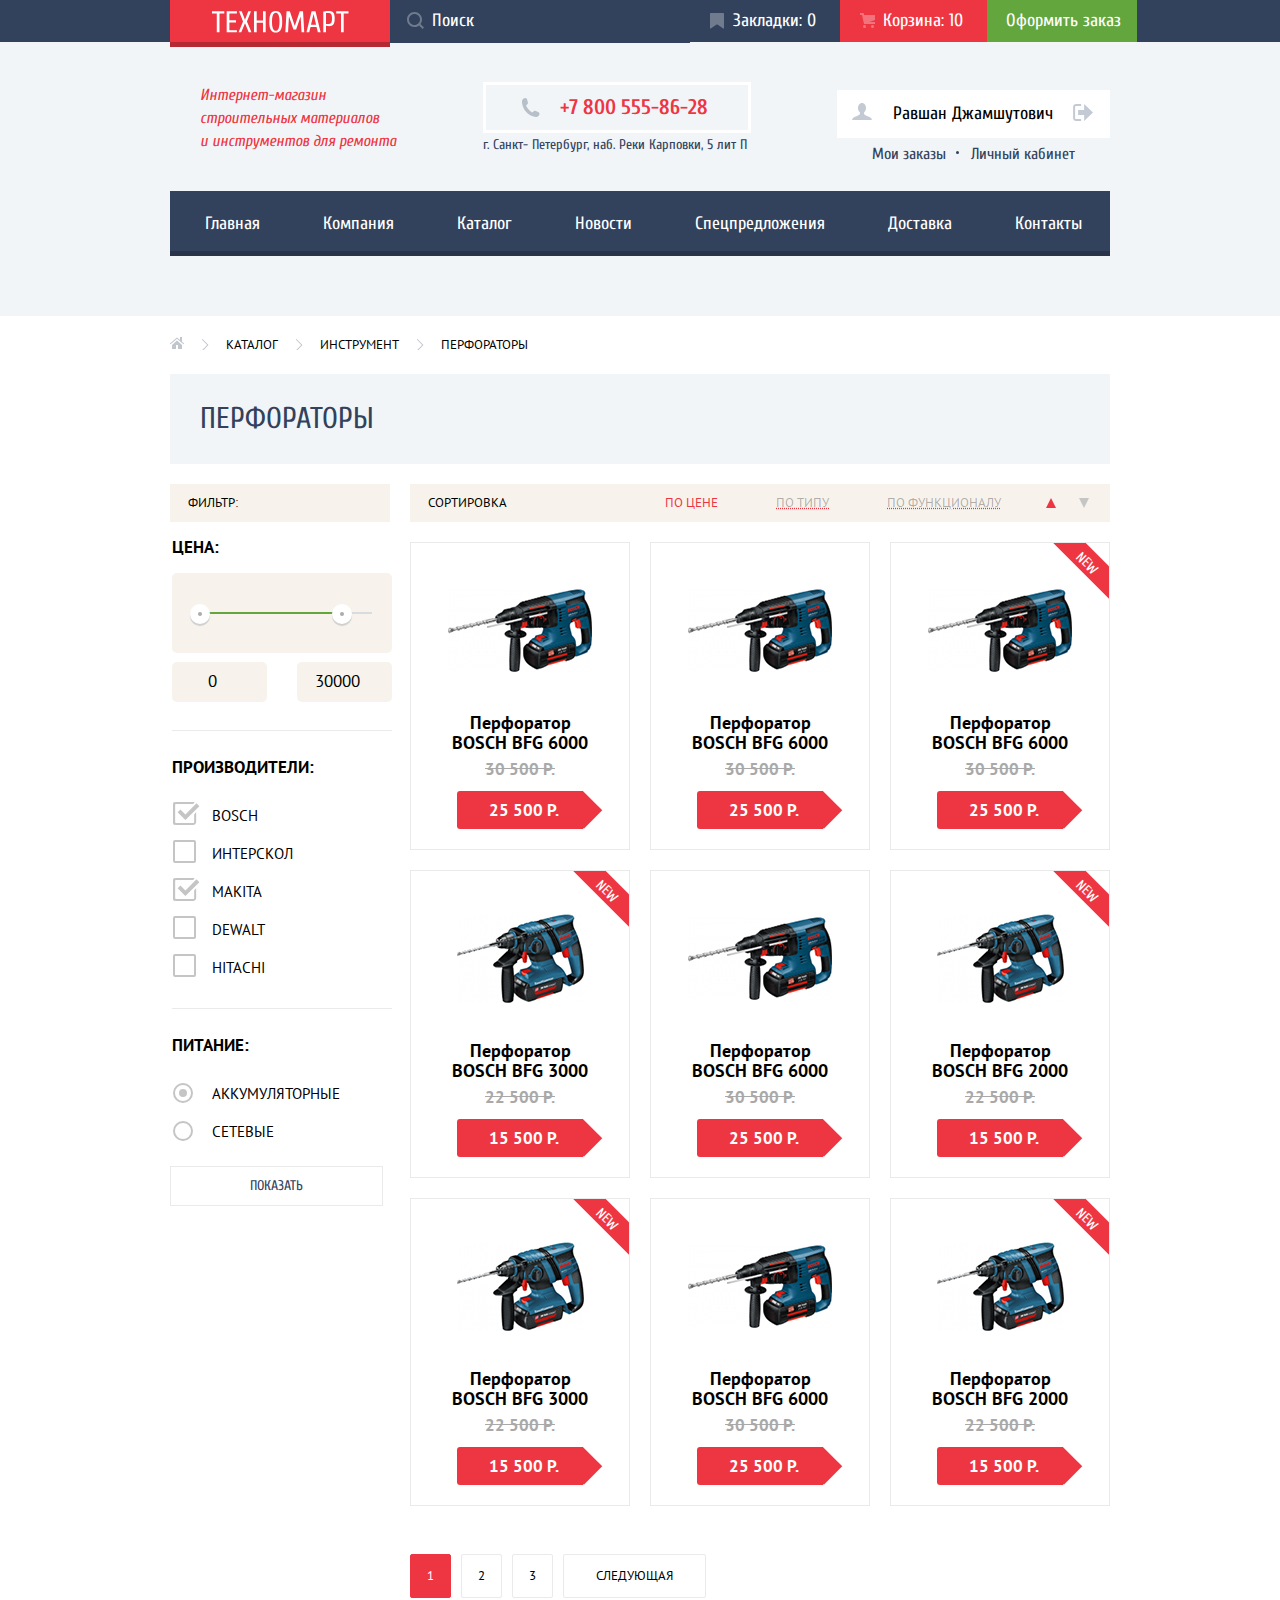
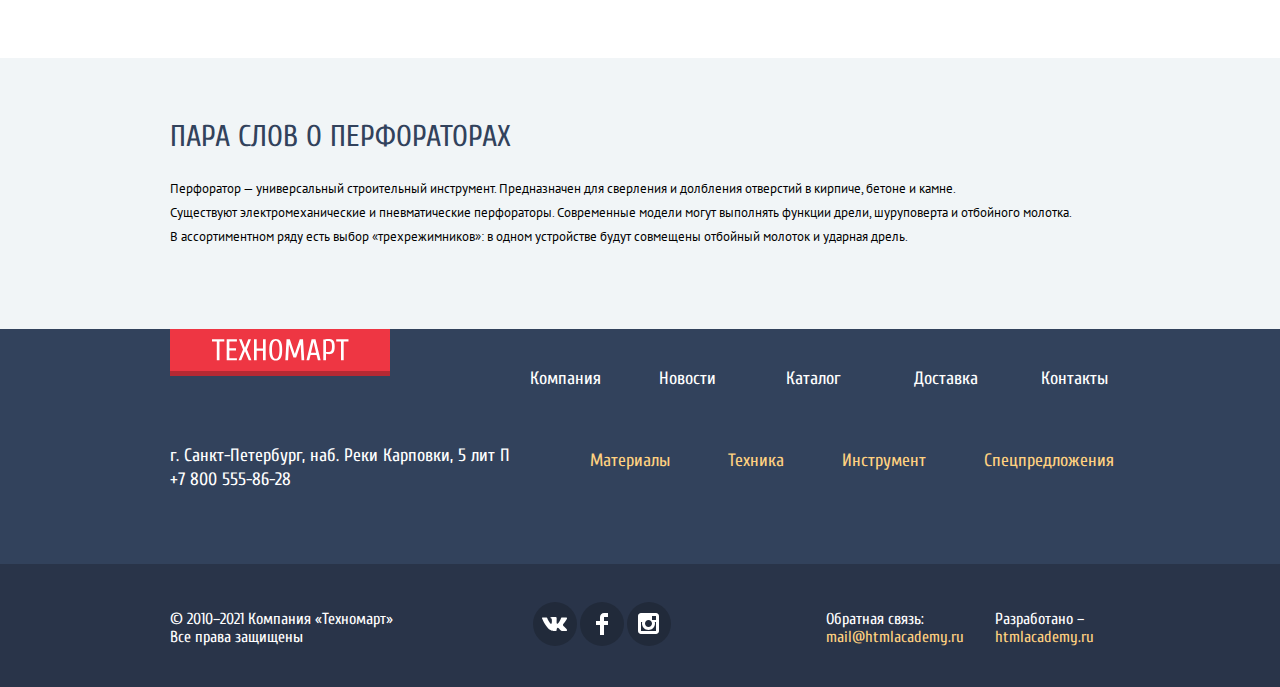
==== commit 9cede008: "Правки внес" ====
--- a/catalog.html
+++ b/catalog.html
@@ -64,21 +64,6 @@
             <li><a class="breadcrumbs-item">Перфораторы</a></li>
           </ul>
         </div>
-<<<<<<< HEAD
-      </div>
-      <section class="catalog-container">
-        <aside class="filter">
-          <form method="get" action="https://echo.htmlacademy.ru" target="_blank">
-            <fieldset class="filter-item">
-              <legend>Цена:</legend>
-              <div class="range-filter">
-                <div class="range-controls">
-                  <div class="scale">
-                    <div class="bar"></div>
-                  </div>
-                  <div class="toggle toggle-min" tabindex="0"></div>
-                  <div class="toggle toggle-max" tabindex="0"></div>
-=======
         <div class="h1-catalog-container">
           <h1 class="h1-catalog">Перфораторы</h1>
         </div>
@@ -92,197 +77,12 @@
                   <a class="button-sort button-sort-current">По цене</a>
                   <a class="button-sort" href="#">По типу</a>
                   <a class="button-sort" href="#">По функционалу</a>
->>>>>>> 863d545260252e2b09de339913c401c2169e9964
                 </div>
                 <div class="button-arrow-list">
                   <a class="button-arrow button-arrow-active" href="#"></a>
                   <a class="button-arrow button-arrow-down" href="#"></a>
                 </div>
               </div>
-<<<<<<< HEAD
-            </fieldset>
-            <fieldset class="filter-options">
-              <legend>Производители:</legend>
-              <ul>
-                <li class="filter-option filter-checkbox">
-                  <input class="visually-hidden filter-input-checkbox filter-input" type="checkbox" name="bosch" id="filter-bosch" checked>
-                  <label for="filter-bosch">Bosch</label>
-                </li>
-                <li class="filter-option filter-checkbox">
-                  <input class="visually-hidden filter-input-checkbox filter-input" type="checkbox" name="interscol" id="filter-interscol">
-                  <label for="filter-interscol">Интерскол</label>
-                </li>
-                <li class="filter-option filter-checkbox">
-                  <input class="visually-hidden filter-input-checkbox filter-input" type="checkbox" name="makita" id="filter-makita" checked>
-                  <label for="filter-makita">Makita</label>
-                </li>
-                <li class="filter-option filter-checkbox">
-                  <input class="visually-hidden filter-input-checkbox filter-input" type="checkbox" name="dewalt" id="filter-dewalt">
-                  <label for="filter-dewalt">Dewalt</label>
-                </li>
-                <li class="filter-option filter-checkbox">
-                  <input class="visually-hidden filter-input-checkbox filter-input" type="checkbox" name="hitachi" id="filter-hitachi">
-                  <label for="filter-hitachi">Hitachi</label>
-                </li>
-              </ul>
-            </fieldset>
-            <fieldset class="filter-options">
-              <legend>Питание:</legend>
-              <ul>
-                <li class="filter-option filter-radio">
-                  <input class="visually-hidden filter-input-radio filter-input" type="radio" name="product-group" value="recharge" id="filter-recharge" checked>
-                  <label for="filter-recharge">Аккумуляторные</label>
-                </li>
-                <li class="filter-option filter-radio">
-                  <input class="visually-hidden filter-input-radio filter-input" type="radio" name="product-group" value="mains" id="filter-mains">
-                  <label for="filter-mains">Сетевые</label>
-                </li>
-              </ul>
-            </fieldset>
-            <button class="button button-filter" type="submit">Показать</button>
-          </form>
-        </aside>
-        <section class="catalog">
-            <div class="catalog-grid">
-              <article class="catalog-item">
-                  <div class="catalog-buttons-wrapper">
-                  <div class="catalog-buttons-hover">
-                    <a class="catalog-button catalog-button-buy" href="#" aria-label="Добавить перфоратор с средним сверлом «BOSCH BFG 6000» в корзину">Купить</a>
-                    <a class="catalog-button catalog-button-favorite" href="#">В закладки</a>
-                  </div>
-                </div>
-                <div class="catalog-picture">
-                  <img src="img/bfg6000.jpg" alt="Перфоратор с средним сверлом">
-                </div>
-                <div class="catalog-content">
-                  <a class="catalog-item-title" href="#">Перфоратор BOSCH BFG 6000</a>
-                  <del>30 500 Р.</del>
-                  <p>25 500 Р.</p>
-                </div>
-              </article>
-              <article class="catalog-item">
-                <div class="catalog-buttons-wrapper">
-                  <div class="catalog-buttons-hover">
-                    <a class="catalog-button catalog-button-buy" href="#" aria-label="Добавить перфоратор «BOSCH BFG 6000» в корзину">Купить</a>
-                    <a class="catalog-button catalog-button-favorite" href="#">В закладки</a>
-                  </div>
-                </div>
-                <div class="catalog-picture">
-                  <img src="img/bfg6000.jpg" alt="Перфоратор с средним сверлом">
-                </div>
-                <div class="catalog-content">
-                  <a class="catalog-item-title" href="#">Перфоратор BOSCH BFG 6000</a>
-                  <del>30 500 Р.</del>
-                  <p>25 500 Р.</p>
-                </div>
-              </article>
-              <article class="catalog-item">
-                <div class="badge badge-catalog">New</div>
-                <div class="catalog-buttons-wrapper">
-                  <div class="catalog-buttons-hover">
-                    <a class="catalog-button catalog-button-buy" href="#" aria-label="Добавить перфоратор с средним сверлом «BOSCH BFG 6000» в корзину">Купить</a>
-                    <a class="catalog-button catalog-button-favorite" href="#">В закладки</a>
-                  </div>
-                </div>
-                <div class="catalog-picture">
-                  <img src="img/bfg6000.jpg" alt="Перфоратор с средним сверлом">
-                </div>
-                <div class="catalog-content">
-                  <a class="catalog-item-title" href="#">Перфоратор BOSCH BFG 6000</a>
-                  <del>30 500 Р.</del>
-                  <p>25 500 Р.</p>
-                </div>
-              </article>
-              <article class="catalog-item">
-                <div class="badge badge-catalog">New</div>
-                <div class="catalog-buttons-wrapper">
-                  <div class="catalog-buttons-hover">
-                    <a class="catalog-button catalog-button-buy" href="#" aria-label="Добавить перфоратор с коротким сверлом «BOSCH BFG 3000» в корзину">Купить</a>
-                    <a class="catalog-button catalog-button-favorite" href="#">В закладки</a>
-                  </div>
-                </div>
-                <div class="catalog-picture">
-                  <img src="img/bfg3000.jpg" alt="Перфоратор с коротким сверлом">
-                </div>
-                <div class="catalog-content">
-                  <a class="catalog-item-title" href="#">Перфоратор BOSCH BFG 3000</a>
-                  <del>22 500 Р.</del>
-                  <p>15 500 Р.</p>
-                </div>
-              </article>
-              <article class="catalog-item">
-                <div class="catalog-buttons-wrapper">
-                  <div class="catalog-buttons-hover">
-                    <a class="catalog-button catalog-button-buy" href="#" aria-label="Добавить перфоратор с средним сверлом «BOSCH BFG 6000» в корзину">Купить</a>
-                    <a class="catalog-button catalog-button-favorite" href="#">В закладки</a>
-                  </div>
-                </div>
-                <div class="catalog-picture">
-                  <img src="img/bfg6000.jpg" alt="Перфоратор с средним сверлом">
-                </div>
-                <div class="catalog-content">
-                  <a class="catalog-item-title" href="#">Перфоратор BOSCH BFG 6000</a>
-                  <del>30 500 Р.</del>
-                  <p>25 500 Р.</p>
-                </div>
-              </article>
-              <article class="catalog-item">
-                <div class="badge badge-catalog">New</div>
-                <div class="catalog-buttons-wrapper">
-                  <div class="catalog-buttons-hover">
-                    <a class="catalog-button catalog-button-buy" href="#" aria-label="Добавить перфоратор с средним сверлом «BOSCH BFG 2000» в корзину">Купить</a>
-                    <a class="catalog-button catalog-button-favorite" href="#">В закладки</a>
-                  </div>
-                </div>
-                <div class="catalog-picture">
-                  <img src="img/bfg2000.jpg" alt="Перфоратор с средним сверлом">
-                </div>
-                <div class="catalog-content">
-                  <a class="catalog-item-title" href="#">Перфоратор BOSCH BFG 2000</a>
-                  <del>22 500 Р.</del>
-                  <p>15 500 Р.</p>
-                </div>
-              </article>
-              <article class="catalog-item">
-                <div class="badge badge-catalog">New</div>
-                <div class="catalog-buttons-wrapper">
-                  <div class="catalog-buttons-hover">
-                    <a class="catalog-button catalog-button-buy" href="#" aria-label="Добавить перфоратор с коротким сверлом «BOSCH BFG 3000» в корзину">Купить</a>
-                    <a class="catalog-button catalog-button-favorite" href="#">В закладки</a>
-                  </div>
-                </div>
-                <div class="catalog-picture">
-                  <img src="img/bfg3000.jpg" alt="Перфоратор с коротким сверлом">
-                </div>
-                <div class="catalog-content">
-                  <a class="catalog-item-title" href="#">Перфоратор BOSCH BFG 3000</a>
-                  <del>22 500 Р.</del>
-                  <p>15 500 Р.</p>
-                </div>
-              </article>
-              <article class="catalog-item">
-                <div class="catalog-buttons-wrapper">
-                  <div class="catalog-buttons-hover">
-                    <a class="catalog-button catalog-button-buy" href="#" aria-label="Добавить перфоратор с средним сверлом «BOSCH BFG 6000» в корзину">Купить</a>
-                    <a class="catalog-button catalog-button-favorite" href="#">В закладки</a>
-                  </div>
-                </div>
-                <div class="catalog-picture">
-                  <img src="img/bfg6000.jpg" alt="Перфоратор с средним сверлом">
-                </div>
-                <div class="catalog-content">
-                  <a class="catalog-item-title" href="#">Перфоратор BOSCH BFG 6000</a>
-                  <del>30 500 Р.</del>
-                  <p>25 500 Р.</p>
-                </div>
-              </article>
-              <article class="catalog-item">
-                <div class="badge badge-catalog">New</div>
-                <div class="catalog-buttons-wrapper">
-                  <div class="catalog-buttons-hover">
-                    <a class="catalog-button catalog-button-buy" href="#" aria-label="Добавить перфоратор с средним сверлом «BOSCH BFG 2000» в корзину">Купить</a>
-                    <a class="catalog-button catalog-button-favorite" href="#">В закладки</a>
-=======
             </section>
           </div>
         </div>
@@ -391,7 +191,6 @@
                       <a class="catalog-button catalog-button-buy" href="#">Купить</a>
                       <a class="catalog-button catalog-button-favorite" href="#">В закладки</a>
                     </div>
->>>>>>> 863d545260252e2b09de339913c401c2169e9964
                   </div>
                   <div class="catalog-picture">
                     <img src="img/bfg6000.jpg" alt="Перфоратор с средним сверлом">
--- a/css/style.css
+++ b/css/style.css
@@ -1231,6 +1231,7 @@
   color: var(--basic-dark);
   background-color: var(--basic-white);
   font-size: 21px;
+  font-weight: 700;
   line-height: 30px;
   font-family: "cuprum", Arial, sans-serif;
   text-decoration: none;
@@ -1262,6 +1263,8 @@
   font-family: "cuprum", Arial, sans-serif;
   color: var(--basic-black);
   list-style-type: none;
+  margin-left: -40px;
+  margin-top: -10px;
 }
 
 li.main-about-item::before  {
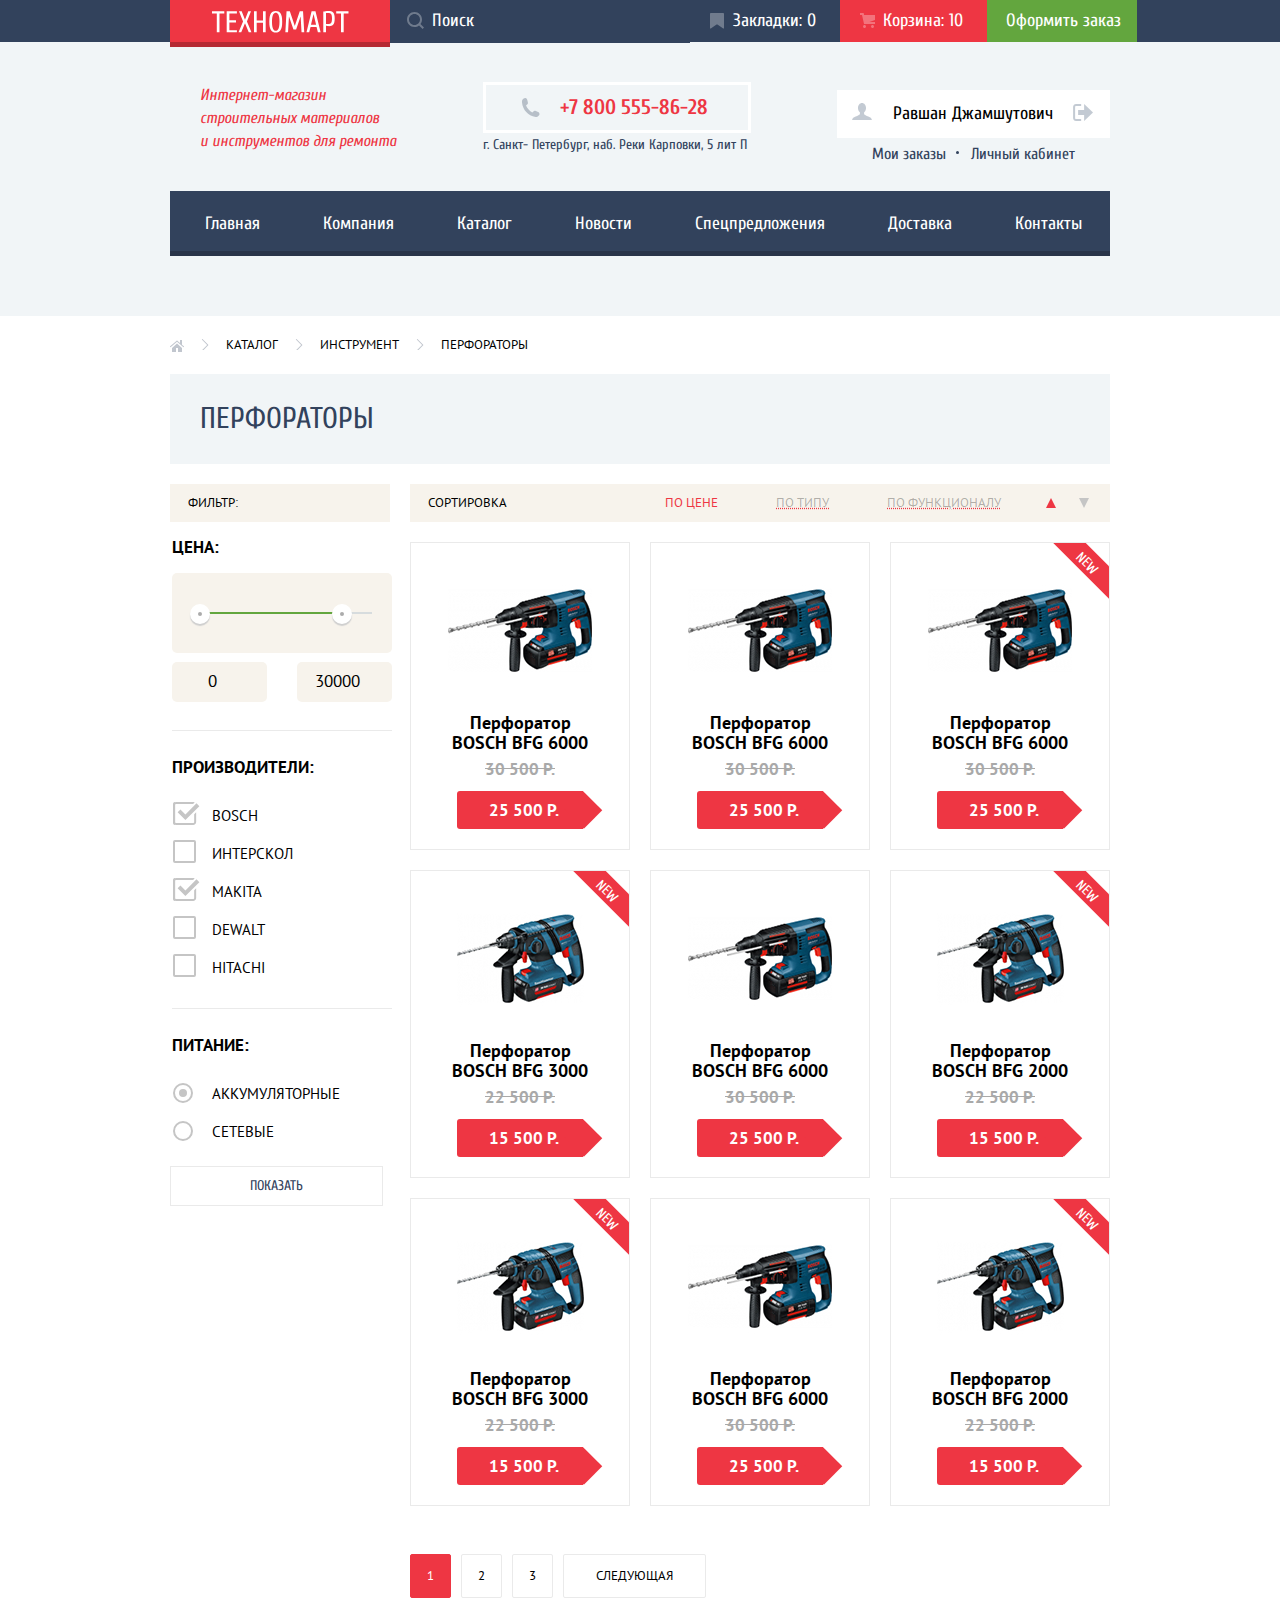
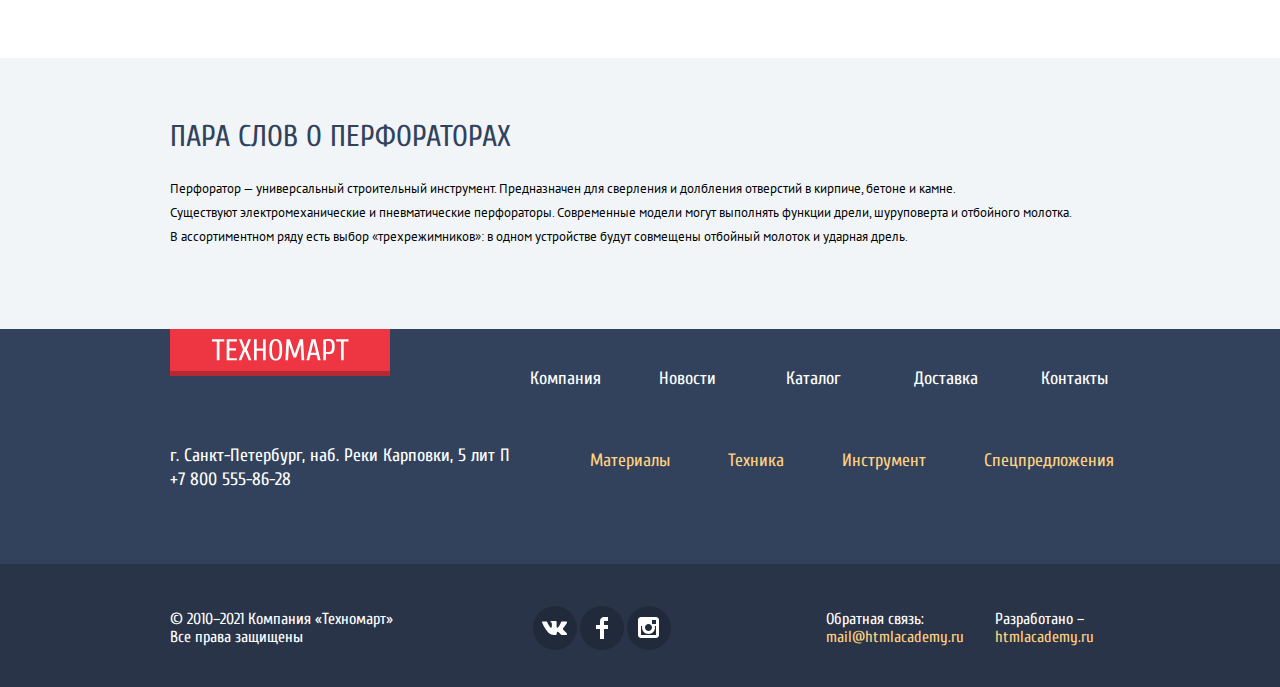
==== commit eb83d23e: "Внес правки" ====
--- a/catalog.html
+++ b/catalog.html
@@ -14,7 +14,7 @@
         <section class="header-1level">
           <a class="header-logo" href="index.html"></a>
           <ul class="header-1level-list">
-            <li class="menu-item"><input class="menu-item-search" type="text" placeholder="Поиск"></li>
+            <li class="menu-item"><label><input class="menu-item-search" type="text" placeholder="Поиск"></label></li>
             <li class="menu-item menu-item-bookmark"><a href="#">Закладки: 0</a></li>
             <li class="menu-item menu-item-cart menu-item-cart-counter"><a href="#">Корзина: 10</a></li>
             <li class="menu-item menu-item-order"><a href="#">Оформить заказ</a></li>
@@ -160,57 +160,57 @@
                     </div>
                   </div>
                   <div class="catalog-picture">
-                    <img src="img/bfg6000.jpg" alt="Перфоратор с средним сверлом">
-                  </div>
-                  <div class="catalog-content">
-                    <a class="catalog-item-title" href="#">Перфоратор BOSCH BFG 6000</a>
-                    <del>30 500 Р.</del>
-                    <p>25 500 Р.</p>
-                  </div>
-                </article>
-                <article class="catalog-item">
-                  <div class="catalog-buttons-wrapper">
-                    <div class="catalog-buttons-hover">
-                      <a class="catalog-button catalog-button-buy" href="#">Купить</a>
-                      <a class="catalog-button catalog-button-favorite" href="#">В закладки</a>
-                    </div>
-                  </div>
-                  <div class="catalog-picture">
-                    <img src="img/bfg6000.jpg" alt="Перфоратор с средним сверлом">
-                  </div>
-                  <div class="catalog-content">
-                    <a class="catalog-item-title" href="#">Перфоратор BOSCH BFG 6000</a>
-                    <del>30 500 Р.</del>
-                    <p>25 500 Р.</p>
-                  </div>
-                </article>
-                <article class="catalog-item">
-                  <div class="badge badge-catalog">New</div>
-                  <div class="catalog-buttons-wrapper">
-                    <div class="catalog-buttons-hover">
-                      <a class="catalog-button catalog-button-buy" href="#">Купить</a>
-                      <a class="catalog-button catalog-button-favorite" href="#">В закладки</a>
-                    </div>
-                  </div>
-                  <div class="catalog-picture">
-                    <img src="img/bfg6000.jpg" alt="Перфоратор с средним сверлом">
-                  </div>
-                  <div class="catalog-content">
-                    <a class="catalog-item-title" href="#">Перфоратор BOSCH BFG 6000</a>
-                    <del>30 500 Р.</del>
-                    <p>25 500 Р.</p>
-                  </div>
-                </article>
-                <article class="catalog-item">
-                  <div class="badge badge-catalog">New</div>
-                  <div class="catalog-buttons-wrapper">
-                    <div class="catalog-buttons-hover">
-                      <a class="catalog-button catalog-button-buy" href="#">Купить</a>
-                      <a class="catalog-button catalog-button-favorite" href="#">В закладки</a>
-                    </div>
-                  </div>
-                  <div class="catalog-picture">
-                    <img src="img/bfg3000.jpg" alt="Перфоратор с коротким сверлом">
+                    <img src="img/bfg6000.jpg" alt="Перфоратор с средним сверлом" width="144" height="128">
+                  </div>
+                  <div class="catalog-content">
+                    <a class="catalog-item-title" href="#">Перфоратор BOSCH BFG 6000</a>
+                    <del>30 500 Р.</del>
+                    <p>25 500 Р.</p>
+                  </div>
+                </article>
+                <article class="catalog-item">
+                  <div class="catalog-buttons-wrapper">
+                    <div class="catalog-buttons-hover">
+                      <a class="catalog-button catalog-button-buy" href="#">Купить</a>
+                      <a class="catalog-button catalog-button-favorite" href="#">В закладки</a>
+                    </div>
+                  </div>
+                  <div class="catalog-picture">
+                    <img src="img/bfg6000.jpg" alt="Перфоратор с средним сверлом" width="144" height="128">
+                  </div>
+                  <div class="catalog-content">
+                    <a class="catalog-item-title" href="#">Перфоратор BOSCH BFG 6000</a>
+                    <del>30 500 Р.</del>
+                    <p>25 500 Р.</p>
+                  </div>
+                </article>
+                <article class="catalog-item">
+                  <div class="badge badge-catalog">New</div>
+                  <div class="catalog-buttons-wrapper">
+                    <div class="catalog-buttons-hover">
+                      <a class="catalog-button catalog-button-buy" href="#">Купить</a>
+                      <a class="catalog-button catalog-button-favorite" href="#">В закладки</a>
+                    </div>
+                  </div>
+                  <div class="catalog-picture">
+                    <img src="img/bfg6000.jpg" alt="Перфоратор с средним сверлом" width="144" height="128">
+                  </div>
+                  <div class="catalog-content">
+                    <a class="catalog-item-title" href="#">Перфоратор BOSCH BFG 6000</a>
+                    <del>30 500 Р.</del>
+                    <p>25 500 Р.</p>
+                  </div>
+                </article>
+                <article class="catalog-item">
+                  <div class="badge badge-catalog">New</div>
+                  <div class="catalog-buttons-wrapper">
+                    <div class="catalog-buttons-hover">
+                      <a class="catalog-button catalog-button-buy" href="#">Купить</a>
+                      <a class="catalog-button catalog-button-favorite" href="#">В закладки</a>
+                    </div>
+                  </div>
+                  <div class="catalog-picture">
+                    <img src="img/bfg3000.jpg" alt="Перфоратор с коротким сверлом" width="127" height="112">
                   </div>
                   <div class="catalog-content">
                     <a class="catalog-item-title" href="#">Перфоратор BOSCH BFG 3000</a>
@@ -226,24 +226,24 @@
                     </div>
                   </div>
                   <div class="catalog-picture">
-                    <img src="img/bfg6000.jpg" alt="Перфоратор с средним сверлом">
-                  </div>
-                  <div class="catalog-content">
-                    <a class="catalog-item-title" href="#">Перфоратор BOSCH BFG 6000</a>
-                    <del>30 500 Р.</del>
-                    <p>25 500 Р.</p>
-                  </div>
-                </article>
-                <article class="catalog-item">
-                  <div class="badge badge-catalog">New</div>
-                  <div class="catalog-buttons-wrapper">
-                    <div class="catalog-buttons-hover">
-                      <a class="catalog-button catalog-button-buy" href="#">Купить</a>
-                      <a class="catalog-button catalog-button-favorite" href="#">В закладки</a>
-                    </div>
-                  </div>
-                  <div class="catalog-picture">
-                    <img src="img/bfg2000.jpg" alt="Перфоратор с средним сверлом">
+                    <img src="img/bfg6000.jpg" alt="Перфоратор с средним сверлом" width="144" height="128">
+                  </div>
+                  <div class="catalog-content">
+                    <a class="catalog-item-title" href="#">Перфоратор BOSCH BFG 6000</a>
+                    <del>30 500 Р.</del>
+                    <p>25 500 Р.</p>
+                  </div>
+                </article>
+                <article class="catalog-item">
+                  <div class="badge badge-catalog">New</div>
+                  <div class="catalog-buttons-wrapper">
+                    <div class="catalog-buttons-hover">
+                      <a class="catalog-button catalog-button-buy" href="#">Купить</a>
+                      <a class="catalog-button catalog-button-favorite" href="#">В закладки</a>
+                    </div>
+                  </div>
+                  <div class="catalog-picture">
+                    <img src="img/bfg2000.jpg" alt="Перфоратор с средним сверлом" width="127" height="112">
                   </div>
                   <div class="catalog-content">
                     <a class="catalog-item-title" href="#">Перфоратор BOSCH BFG 2000</a>
@@ -260,7 +260,7 @@
                     </div>
                   </div>
                   <div class="catalog-picture">
-                    <img src="img/bfg3000.jpg" alt="Перфоратор с коротким сверлом">
+                    <img src="img/bfg3000.jpg" alt="Перфоратор с коротким сверлом" width="127" height="112">
                   </div>
                   <div class="catalog-content">
                     <a class="catalog-item-title" href="#">Перфоратор BOSCH BFG 3000</a>
@@ -276,24 +276,24 @@
                     </div>
                   </div>
                   <div class="catalog-picture">
-                    <img src="img/bfg6000.jpg" alt="Перфоратор с средним сверлом">
-                  </div>
-                  <div class="catalog-content">
-                    <a class="catalog-item-title" href="#">Перфоратор BOSCH BFG 6000</a>
-                    <del>30 500 Р.</del>
-                    <p>25 500 Р.</p>
-                  </div>
-                </article>
-                <article class="catalog-item">
-                  <div class="badge badge-catalog">New</div>
-                  <div class="catalog-buttons-wrapper">
-                    <div class="catalog-buttons-hover">
-                      <a class="catalog-button catalog-button-buy" href="#">Купить</a>
-                      <a class="catalog-button catalog-button-favorite" href="#">В закладки</a>
-                    </div>
-                  </div>
-                  <div class="catalog-picture">
-                    <img src="img/bfg2000.jpg" alt="Перфоратор с средним сверлом">
+                    <img src="img/bfg6000.jpg" alt="Перфоратор с средним сверлом" width="144" height="128">
+                  </div>
+                  <div class="catalog-content">
+                    <a class="catalog-item-title" href="#">Перфоратор BOSCH BFG 6000</a>
+                    <del>30 500 Р.</del>
+                    <p>25 500 Р.</p>
+                  </div>
+                </article>
+                <article class="catalog-item">
+                  <div class="badge badge-catalog">New</div>
+                  <div class="catalog-buttons-wrapper">
+                    <div class="catalog-buttons-hover">
+                      <a class="catalog-button catalog-button-buy" href="#">Купить</a>
+                      <a class="catalog-button catalog-button-favorite" href="#">В закладки</a>
+                    </div>
+                  </div>
+                  <div class="catalog-picture">
+                    <img src="img/bfg2000.jpg" alt="Перфоратор с средним сверлом" width="127" height="112">
                   </div>
                   <div class="catalog-content">
                     <a class="catalog-item-title" href="#">Перфоратор BOSCH BFG 2000</a>
--- a/css/style.css
+++ b/css/style.css
@@ -75,8 +75,8 @@
   font-weight: 400;
   background-color: var(--basic-background);
   display: inline-block;
+  vertical-align: middle;
   margin: 30px;
-
 }
 
 .h1-catalog-container {
@@ -318,6 +318,7 @@
   background-color: var(--basic-red);
   max-width: 220px;
   display: inline-block;
+  vertical-align: middle;
   margin: 0;
   padding: 0;
   margin-bottom: -5px;
@@ -478,6 +479,7 @@
   color: var(--basic-white);
   text-decoration: none;
   display: inline-block;
+  vertical-align: middle;
   padding: 20px 28px 15px 34px;
   margin-top: -8px;
 }
@@ -889,6 +891,7 @@
   padding: 10px 24px 10px 32px;
   font-size: 17px;
   line-height: 18px;
+  vertical-align: middle;
   font-weight: bold;
   display: inline-block;
   border-radius: 3px 0 0 3px;
@@ -903,6 +906,7 @@
   background-color: var(--basic-red);
   transform: rotate(45deg);
   display: inline-block;
+  vertical-align: middle;
   right: -14px;
   top: 6px;
 }
@@ -1211,6 +1215,7 @@
   background-color: var(--basic-dark);
   padding: 13px;
   display: inline-block;
+  vertical-align: middle;
   text-decoration: none;
   min-width: 240px;
 }
@@ -1222,6 +1227,7 @@
 .main-services-item-current a {
   padding: 13px;
   display: inline-block;
+  vertical-align: middle;
   text-decoration: none;
   min-width: 240px;
 }
@@ -1270,6 +1276,7 @@
 li.main-about-item::before  {
   content: "";
   display: inline-block;
+  vertical-align: middle;
   background-color: var(--basic-red);
   margin-right: 12px;
   width: 25px;
@@ -1426,6 +1433,7 @@
   background-position: 35px center;
   background-repeat: no-repeat;
   display: inline-block;
+  vertical-align: middle;
   text-align: center;
   padding: 7px 40px 8px 74px;
 }
@@ -1525,6 +1533,7 @@
   background-repeat: no-repeat;
   background-position: center;
   display: inline-block;
+  vertical-align: middle;
   border-radius: 25px;
 }
 
@@ -1814,6 +1823,7 @@
   background-image: url("../img/icon-home.svg");
   background-repeat: no-repeat;
   display: inline-block;
+  vertical-align: middle;
   width: 14px;
   height: 12px;
 }
